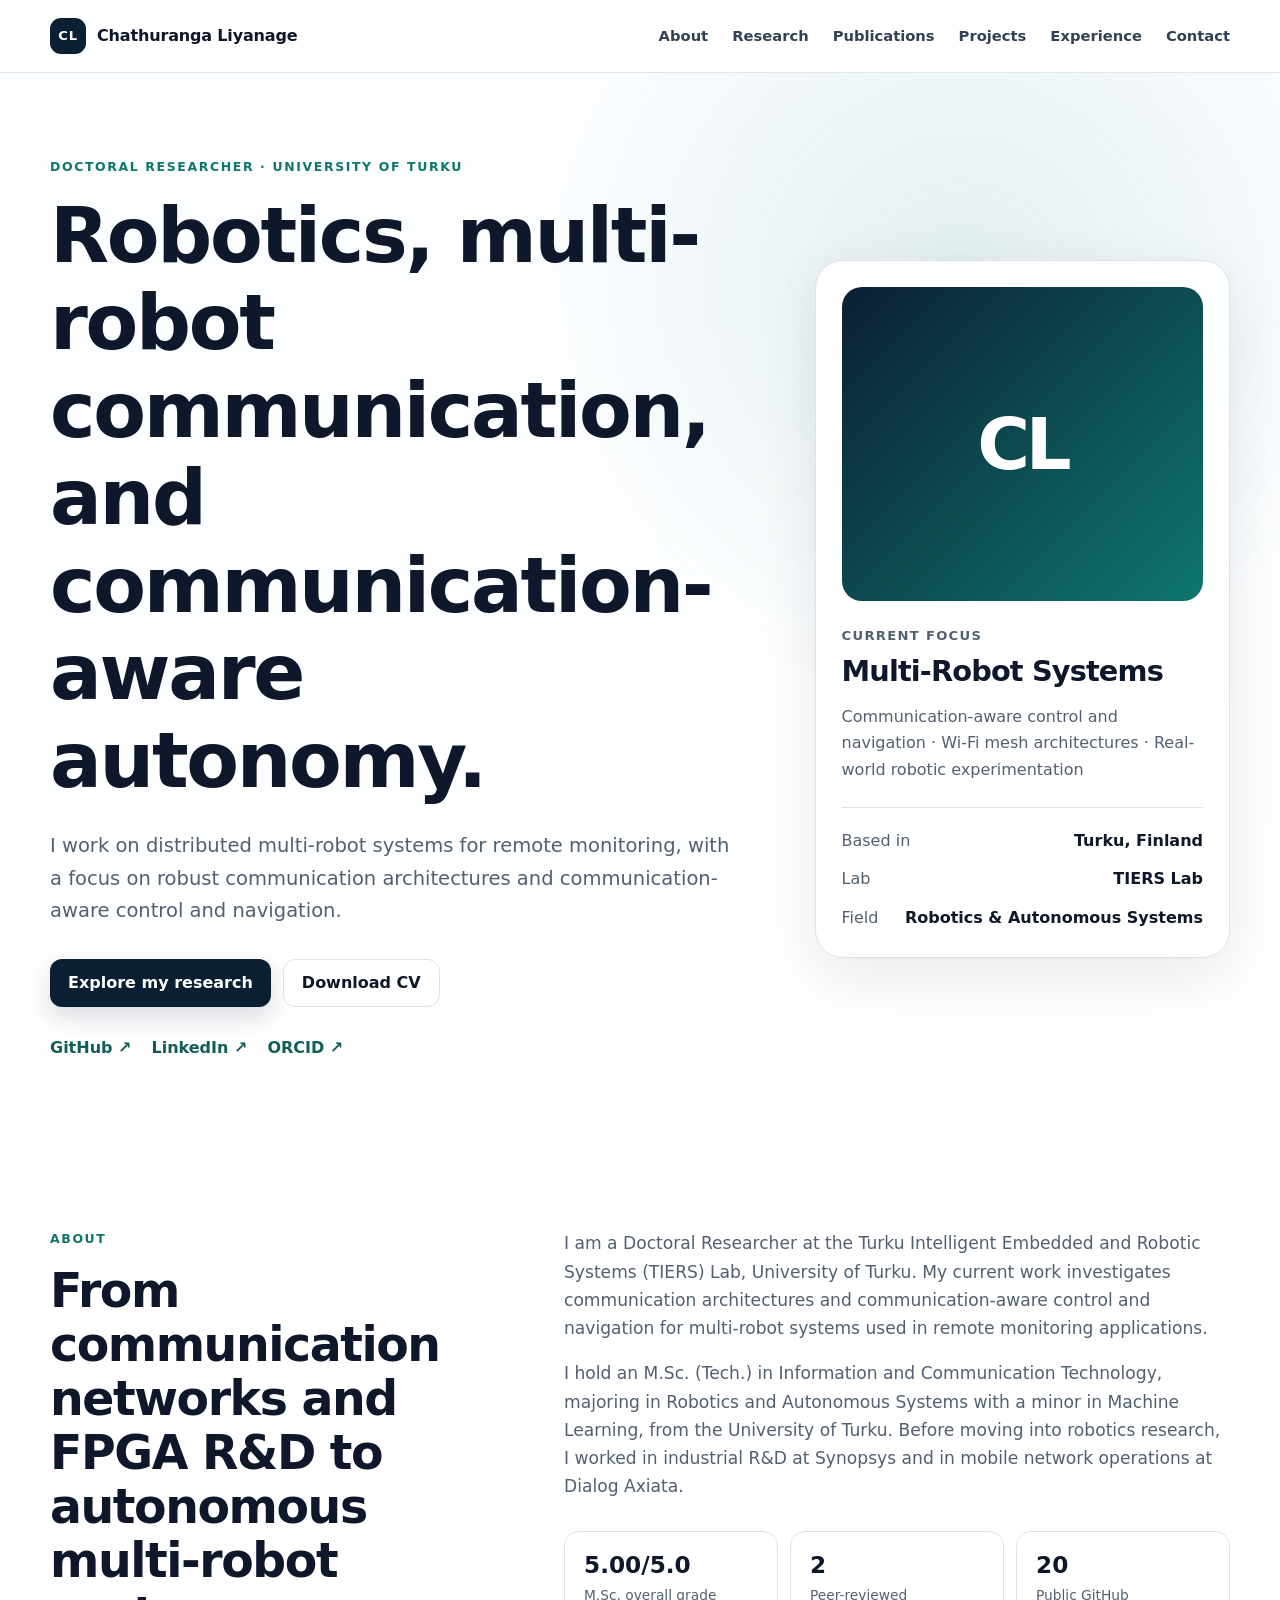
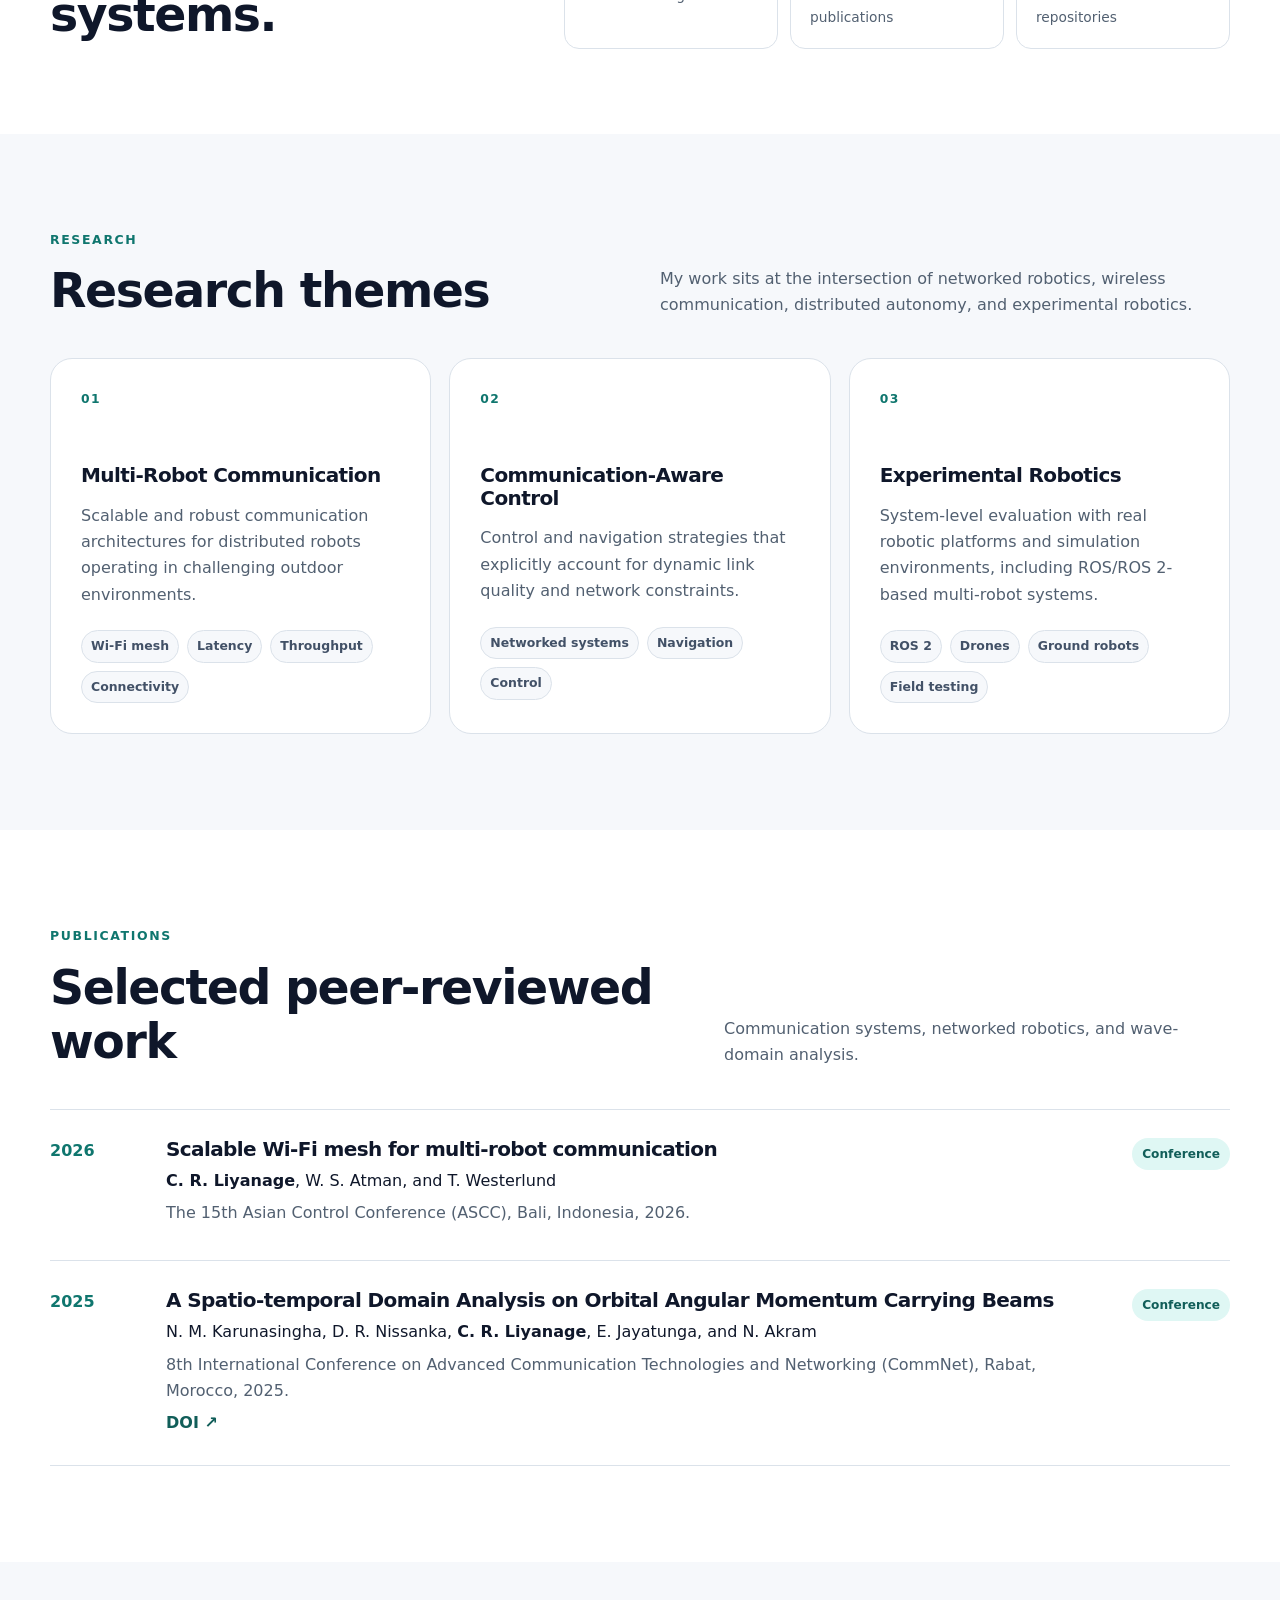
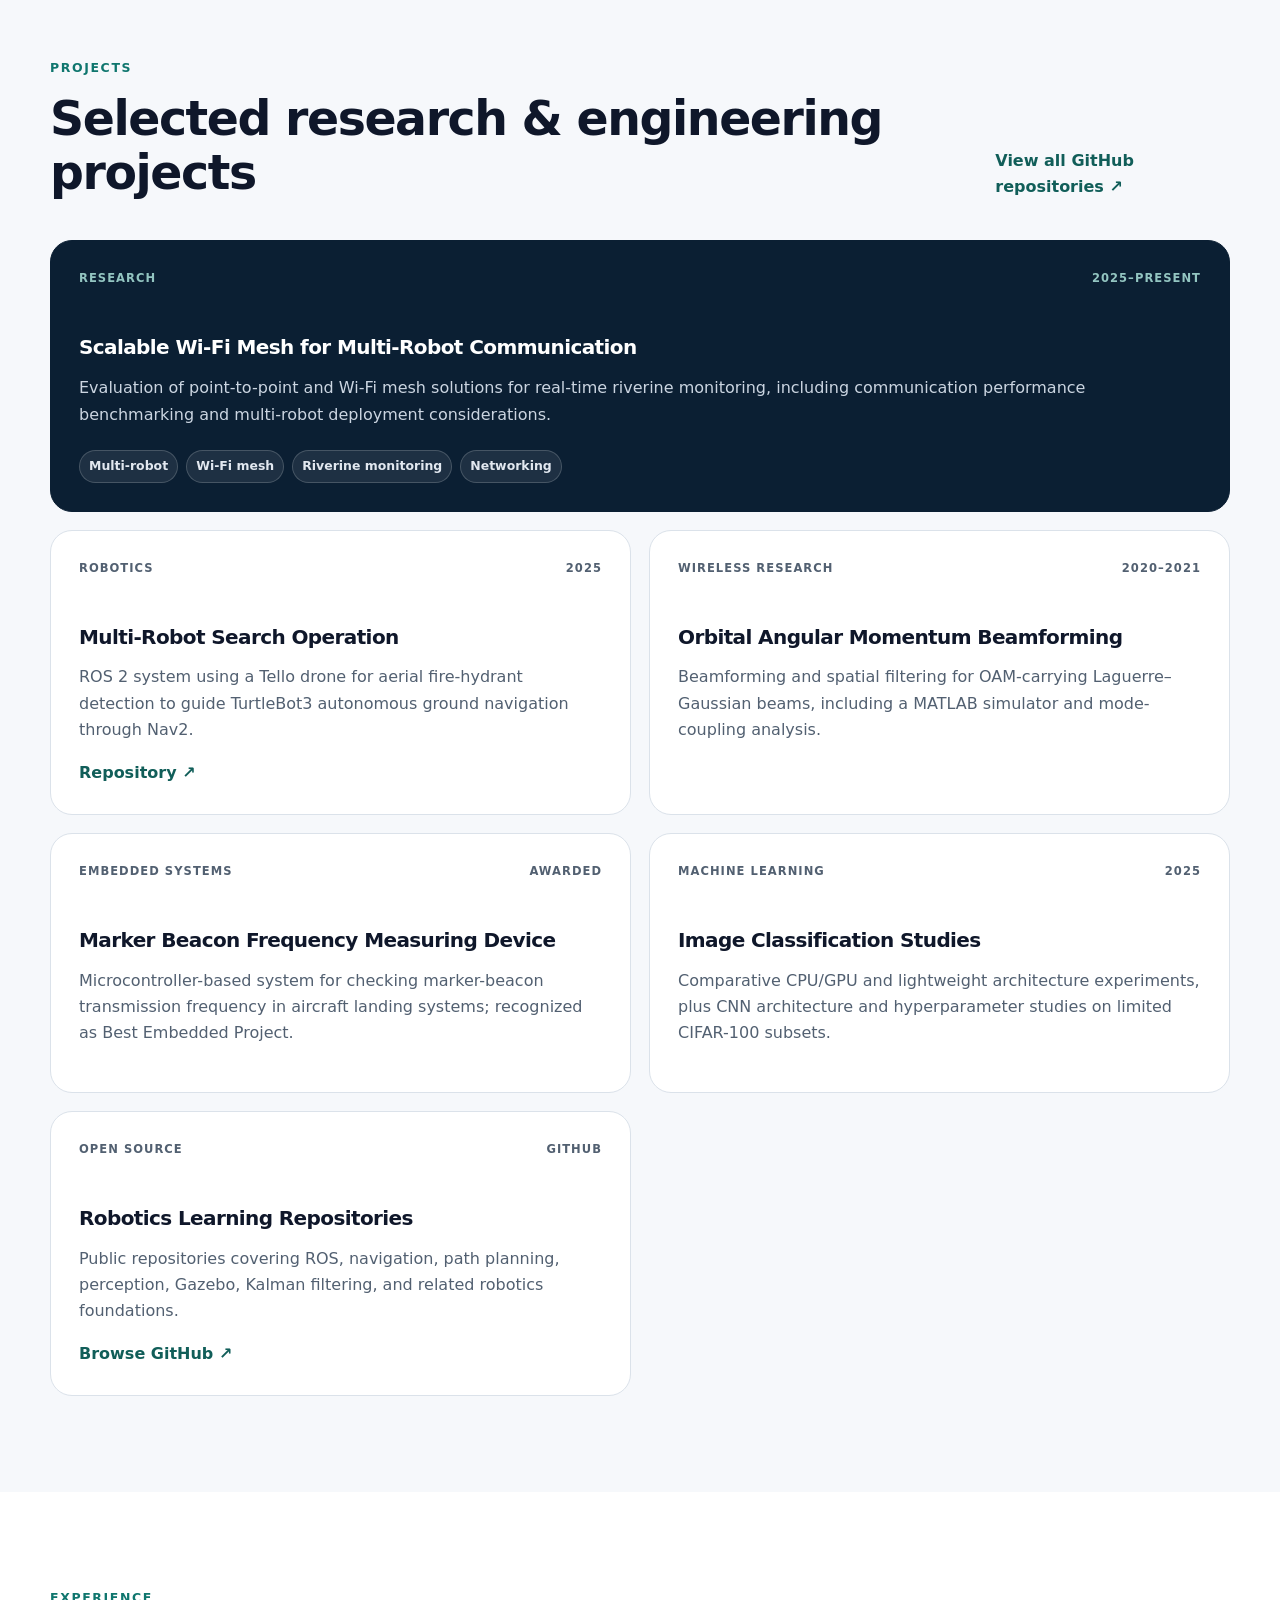
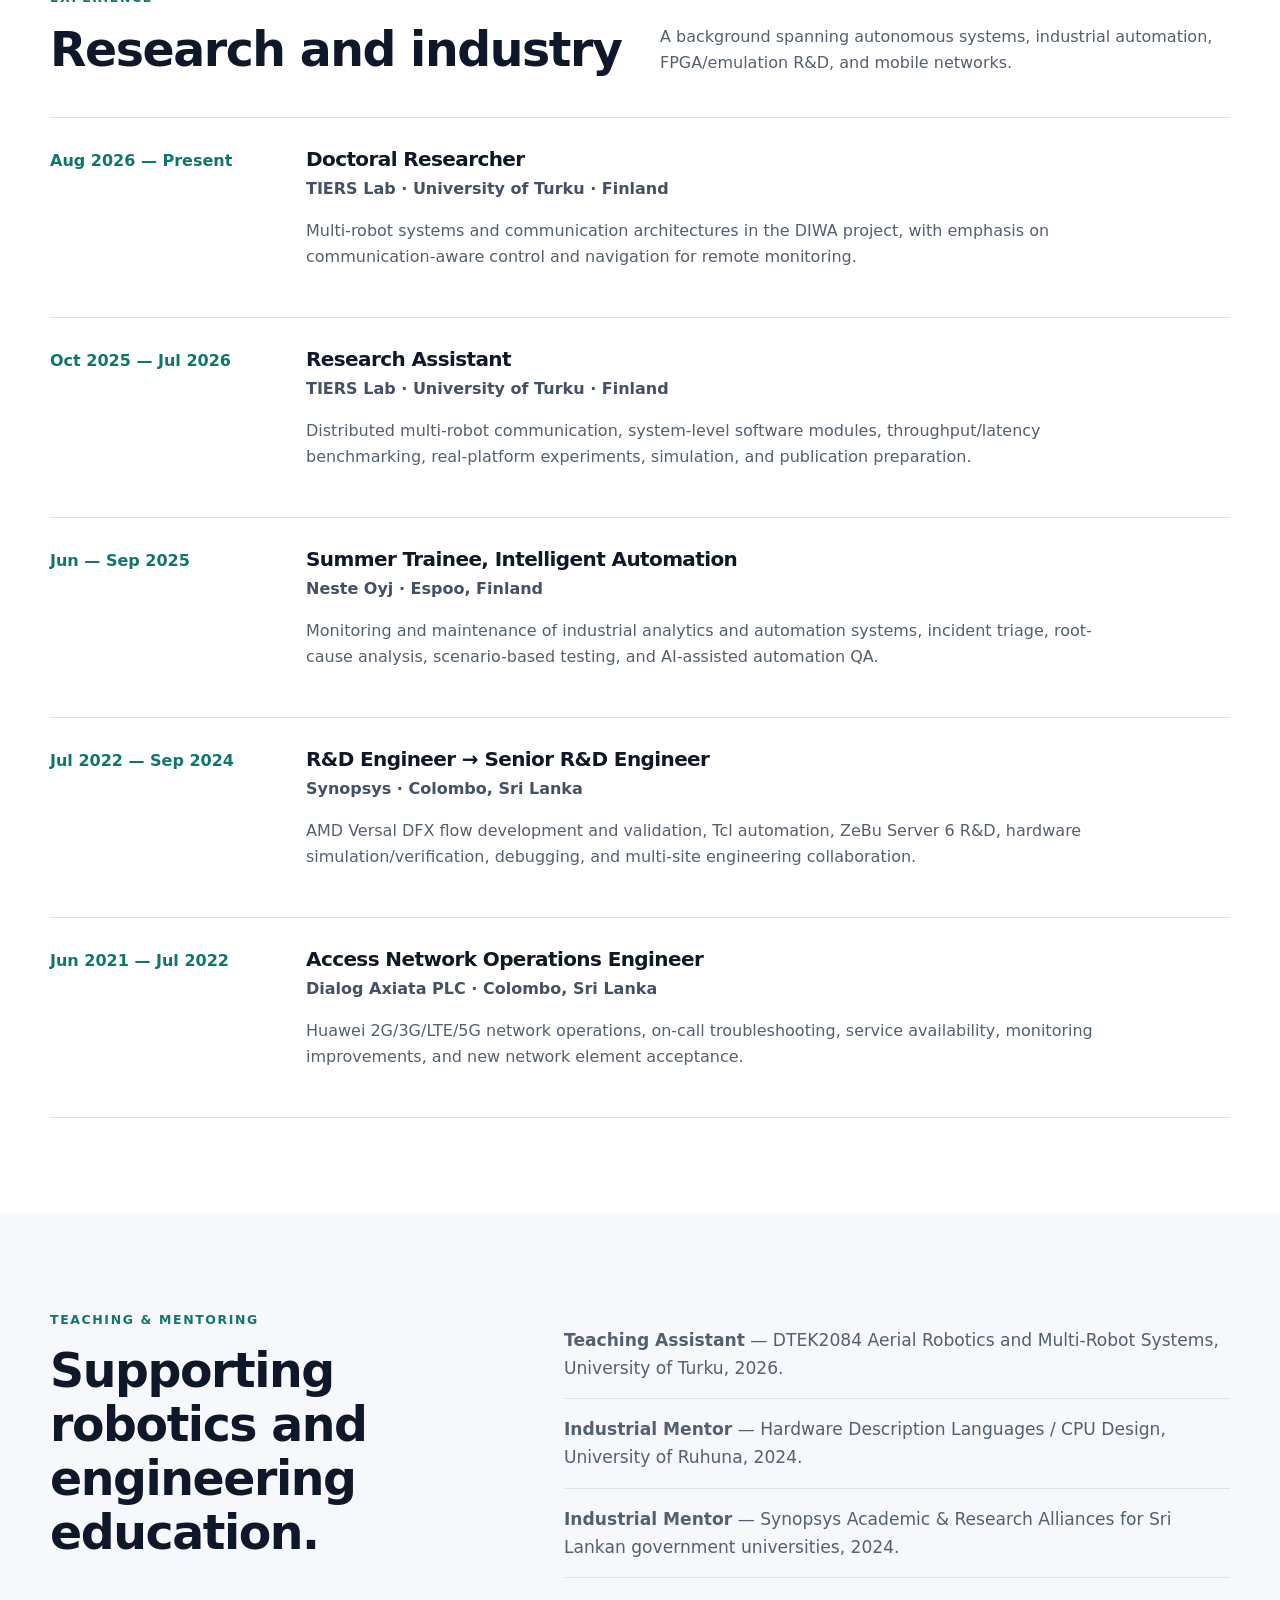
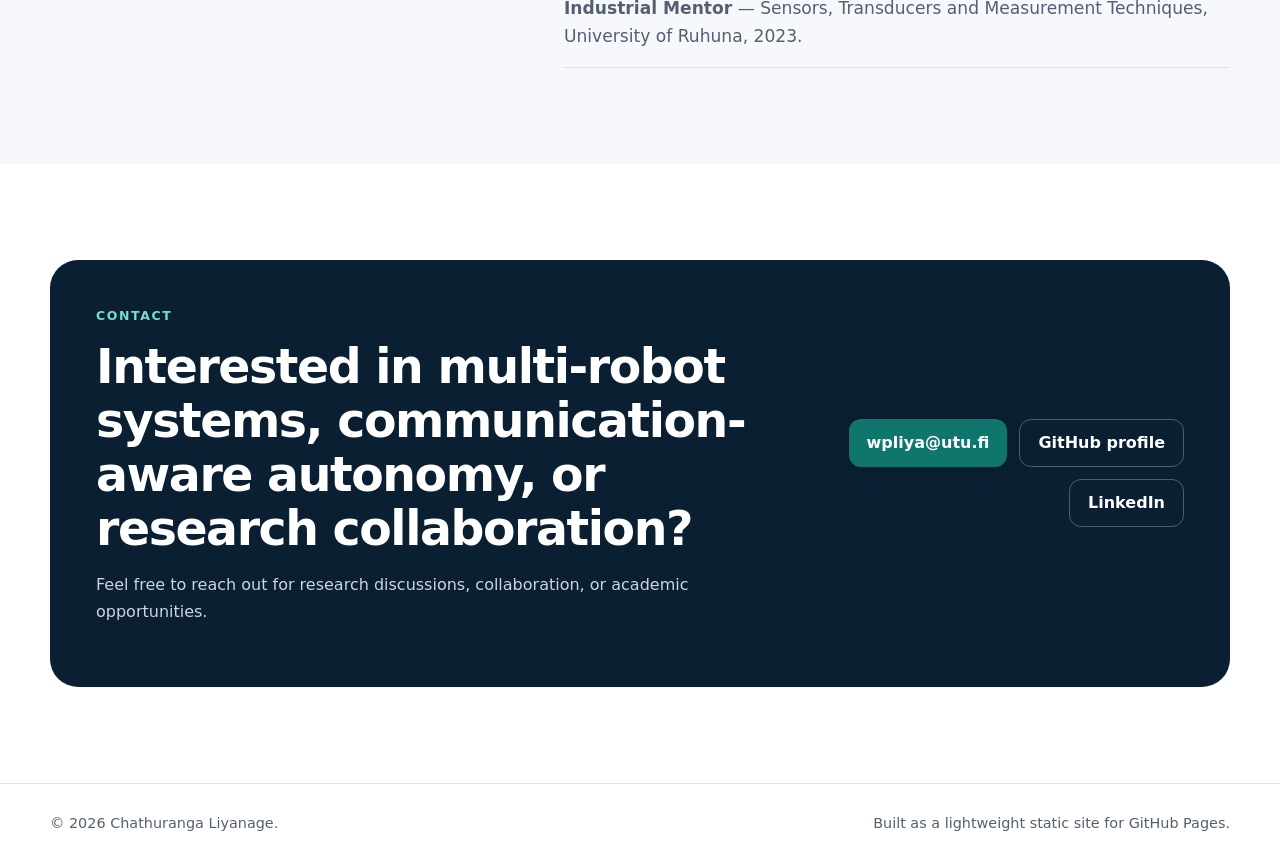
==== index.html @ 7b7367f1 "Add files via upload" ====
<!DOCTYPE html>
<html lang="en">
<head>
  <meta charset="utf-8" />
  <meta name="viewport" content="width=device-width, initial-scale=1" />
  <meta name="description" content="Chathuranga Liyanage — Doctoral Researcher in multi-robot systems, communication-aware control, robotics, and autonomous systems at the University of Turku." />
  <meta name="author" content="Chathuranga Liyanage" />
  <meta name="theme-color" content="#0f172a" />
  <meta property="og:title" content="Chathuranga Liyanage | Robotics & Multi-Robot Systems" />
  <meta property="og:description" content="Research portfolio: multi-robot communication, communication-aware control and navigation, robotics, autonomous systems, and industrial R&D." />
  <meta property="og:type" content="website" />
  <meta property="og:url" content="https://rivimal.github.io/" />
  <title>Chathuranga Liyanage | Robotics & Multi-Robot Systems</title>
  <link rel="icon" href="assets/favicon.svg" type="image/svg+xml" />
  <link rel="stylesheet" href="assets/css/styles.css" />
</head>
<body>
  <a class="skip-link" href="#main">Skip to content</a>

  <header class="site-header" id="top">
    <div class="container nav-wrap">
      <a class="brand" href="#top" aria-label="Chathuranga Liyanage home">
        <span class="brand-mark" aria-hidden="true">CL</span>
        <span>Chathuranga Liyanage</span>
      </a>
      <button class="nav-toggle" aria-expanded="false" aria-controls="site-nav" aria-label="Toggle navigation">
        <span></span><span></span><span></span>
      </button>
      <nav id="site-nav" class="site-nav" aria-label="Primary navigation">
        <a href="#about">About</a>
        <a href="#research">Research</a>
        <a href="#publications">Publications</a>
        <a href="#projects">Projects</a>
        <a href="#experience">Experience</a>
        <a href="#contact">Contact</a>
      </nav>
    </div>
  </header>

  <main id="main">
    <section class="hero section">
      <div class="container hero-grid">
        <div class="hero-copy">
          <p class="eyebrow">Doctoral Researcher · University of Turku</p>
          <h1>Robotics, multi-robot communication, and communication-aware autonomy.</h1>
          <p class="lead">
            I work on distributed multi-robot systems for remote monitoring, with a focus on robust communication architectures and communication-aware control and navigation.
          </p>
          <div class="hero-actions">
            <a class="button primary" href="#research">Explore my research</a>
            <a class="button secondary" href="assets/docs/Chathuranga_Liyanage_CV.pdf">Download CV</a>
          </div>
          <div class="social-links" aria-label="External profiles">
            <a href="https://github.com/rivimal" target="_blank" rel="noreferrer">GitHub ↗</a>
            <a href="https://www.linkedin.com/in/chathuranga-rivimal/" target="_blank" rel="noreferrer">LinkedIn ↗</a>
            <a href="https://orcid.org/0009-0007-3343-3573" target="_blank" rel="noreferrer">ORCID ↗</a>
          </div>
        </div>

        <aside class="hero-card" aria-label="Profile summary">
          <div class="profile-visual" role="img" aria-label="Chathuranga Liyanage profile">
            <img src="https://github.com/rivimal.png" alt="Chathuranga Liyanage" onerror="this.style.display='none'; this.nextElementSibling.style.display='grid';" />
            <span class="profile-fallback" aria-hidden="true">CL</span>
          </div>
          <div>
            <p class="hero-card-kicker">Current focus</p>
            <h2>Multi-Robot Systems</h2>
            <p>Communication-aware control and navigation · Wi-Fi mesh architectures · Real-world robotic experimentation</p>
          </div>
          <dl class="quick-facts">
            <div><dt>Based in</dt><dd>Turku, Finland</dd></div>
            <div><dt>Lab</dt><dd>TIERS Lab</dd></div>
            <div><dt>Field</dt><dd>Robotics & Autonomous Systems</dd></div>
          </dl>
        </aside>
      </div>
    </section>

    <section class="section compact" id="about">
      <div class="container two-col">
        <div>
          <p class="eyebrow">About</p>
          <h2>From communication networks and FPGA R&D to autonomous multi-robot systems.</h2>
        </div>
        <div class="prose">
          <p>
            I am a Doctoral Researcher at the Turku Intelligent Embedded and Robotic Systems (TIERS) Lab, University of Turku. My current work investigates communication architectures and communication-aware control and navigation for multi-robot systems used in remote monitoring applications.
          </p>
          <p>
            I hold an M.Sc. (Tech.) in Information and Communication Technology, majoring in Robotics and Autonomous Systems with a minor in Machine Learning, from the University of Turku. Before moving into robotics research, I worked in industrial R&D at Synopsys and in mobile network operations at Dialog Axiata.
          </p>
          <div class="stats" aria-label="Academic highlights">
            <div><strong>5.00/5.0</strong><span>M.Sc. overall grade</span></div>
            <div><strong>2</strong><span>Peer-reviewed publications</span></div>
            <div><strong>20</strong><span>Public GitHub repositories</span></div>
          </div>
        </div>
      </div>
    </section>

    <section class="section alt" id="research">
      <div class="container">
        <div class="section-heading">
          <div>
            <p class="eyebrow">Research</p>
            <h2>Research themes</h2>
          </div>
          <p>My work sits at the intersection of networked robotics, wireless communication, distributed autonomy, and experimental robotics.</p>
        </div>
        <div class="card-grid three">
          <article class="card">
            <span class="card-number">01</span>
            <h3>Multi-Robot Communication</h3>
            <p>Scalable and robust communication architectures for distributed robots operating in challenging outdoor environments.</p>
            <ul class="tag-list"><li>Wi-Fi mesh</li><li>Latency</li><li>Throughput</li><li>Connectivity</li></ul>
          </article>
          <article class="card">
            <span class="card-number">02</span>
            <h3>Communication-Aware Control</h3>
            <p>Control and navigation strategies that explicitly account for dynamic link quality and network constraints.</p>
            <ul class="tag-list"><li>Networked systems</li><li>Navigation</li><li>Control</li></ul>
          </article>
          <article class="card">
            <span class="card-number">03</span>
            <h3>Experimental Robotics</h3>
            <p>System-level evaluation with real robotic platforms and simulation environments, including ROS/ROS 2-based multi-robot systems.</p>
            <ul class="tag-list"><li>ROS 2</li><li>Drones</li><li>Ground robots</li><li>Field testing</li></ul>
          </article>
        </div>
      </div>
    </section>

    <section class="section" id="publications">
      <div class="container">
        <div class="section-heading">
          <div>
            <p class="eyebrow">Publications</p>
            <h2>Selected peer-reviewed work</h2>
          </div>
          <p>Communication systems, networked robotics, and wave-domain analysis.</p>
        </div>
        <div class="publication-list">
          <article class="publication">
            <div class="pub-year">2026</div>
            <div>
              <h3>Scalable Wi-Fi mesh for multi-robot communication</h3>
              <p><strong>C. R. Liyanage</strong>, W. S. Atman, and T. Westerlund</p>
              <p class="muted">The 15th Asian Control Conference (ASCC), Bali, Indonesia, 2026.</p>
            </div>
            <span class="pub-type">Conference</span>
          </article>
          <article class="publication">
            <div class="pub-year">2025</div>
            <div>
              <h3>A Spatio-temporal Domain Analysis on Orbital Angular Momentum Carrying Beams</h3>
              <p>N. M. Karunasingha, D. R. Nissanka, <strong>C. R. Liyanage</strong>, E. Jayatunga, and N. Akram</p>
              <p class="muted">8th International Conference on Advanced Communication Technologies and Networking (CommNet), Rabat, Morocco, 2025.</p>
              <a class="text-link" href="https://doi.org/10.1109/CommNet68224.2025.11288817" target="_blank" rel="noreferrer">DOI ↗</a>
            </div>
            <span class="pub-type">Conference</span>
          </article>
        </div>
      </div>
    </section>

    <section class="section alt" id="projects">
      <div class="container">
        <div class="section-heading">
          <div>
            <p class="eyebrow">Projects</p>
            <h2>Selected research & engineering projects</h2>
          </div>
          <a class="text-link" href="https://github.com/rivimal?tab=repositories" target="_blank" rel="noreferrer">View all GitHub repositories ↗</a>
        </div>
        <div class="project-grid">
          <article class="project-card featured">
            <div class="project-meta"><span>Research</span><span>2025–present</span></div>
            <h3>Scalable Wi-Fi Mesh for Multi-Robot Communication</h3>
            <p>Evaluation of point-to-point and Wi-Fi mesh solutions for real-time riverine monitoring, including communication performance benchmarking and multi-robot deployment considerations.</p>
            <ul class="tag-list"><li>Multi-robot</li><li>Wi-Fi mesh</li><li>Riverine monitoring</li><li>Networking</li></ul>
          </article>
          <article class="project-card">
            <div class="project-meta"><span>Robotics</span><span>2025</span></div>
            <h3>Multi-Robot Search Operation</h3>
            <p>ROS 2 system using a Tello drone for aerial fire-hydrant detection to guide TurtleBot3 autonomous ground navigation through Nav2.</p>
            <a class="text-link" href="https://github.com/rivimal/drone_project" target="_blank" rel="noreferrer">Repository ↗</a>
          </article>
          <article class="project-card">
            <div class="project-meta"><span>Wireless research</span><span>2020–2021</span></div>
            <h3>Orbital Angular Momentum Beamforming</h3>
            <p>Beamforming and spatial filtering for OAM-carrying Laguerre–Gaussian beams, including a MATLAB simulator and mode-coupling analysis.</p>
          </article>
          <article class="project-card">
            <div class="project-meta"><span>Embedded systems</span><span>Awarded</span></div>
            <h3>Marker Beacon Frequency Measuring Device</h3>
            <p>Microcontroller-based system for checking marker-beacon transmission frequency in aircraft landing systems; recognized as Best Embedded Project.</p>
          </article>
          <article class="project-card">
            <div class="project-meta"><span>Machine learning</span><span>2025</span></div>
            <h3>Image Classification Studies</h3>
            <p>Comparative CPU/GPU and lightweight architecture experiments, plus CNN architecture and hyperparameter studies on limited CIFAR-100 subsets.</p>
          </article>
          <article class="project-card">
            <div class="project-meta"><span>Open source</span><span>GitHub</span></div>
            <h3>Robotics Learning Repositories</h3>
            <p>Public repositories covering ROS, navigation, path planning, perception, Gazebo, Kalman filtering, and related robotics foundations.</p>
            <a class="text-link" href="https://github.com/rivimal" target="_blank" rel="noreferrer">Browse GitHub ↗</a>
          </article>
        </div>
      </div>
    </section>

    <section class="section" id="experience">
      <div class="container">
        <div class="section-heading">
          <div>
            <p class="eyebrow">Experience</p>
            <h2>Research and industry</h2>
          </div>
          <p>A background spanning autonomous systems, industrial automation, FPGA/emulation R&D, and mobile networks.</p>
        </div>
        <div class="timeline">
          <article class="timeline-item">
            <div class="timeline-date">Aug 2026 — Present</div>
            <div>
              <h3>Doctoral Researcher</h3>
              <p class="role-org">TIERS Lab · University of Turku · Finland</p>
              <p>Multi-robot systems and communication architectures in the DIWA project, with emphasis on communication-aware control and navigation for remote monitoring.</p>
            </div>
          </article>
          <article class="timeline-item">
            <div class="timeline-date">Oct 2025 — Jul 2026</div>
            <div>
              <h3>Research Assistant</h3>
              <p class="role-org">TIERS Lab · University of Turku · Finland</p>
              <p>Distributed multi-robot communication, system-level software modules, throughput/latency benchmarking, real-platform experiments, simulation, and publication preparation.</p>
            </div>
          </article>
          <article class="timeline-item">
            <div class="timeline-date">Jun — Sep 2025</div>
            <div>
              <h3>Summer Trainee, Intelligent Automation</h3>
              <p class="role-org">Neste Oyj · Espoo, Finland</p>
              <p>Monitoring and maintenance of industrial analytics and automation systems, incident triage, root-cause analysis, scenario-based testing, and AI-assisted automation QA.</p>
            </div>
          </article>
          <article class="timeline-item">
            <div class="timeline-date">Jul 2022 — Sep 2024</div>
            <div>
              <h3>R&D Engineer → Senior R&D Engineer</h3>
              <p class="role-org">Synopsys · Colombo, Sri Lanka</p>
              <p>AMD Versal DFX flow development and validation, Tcl automation, ZeBu Server 6 R&D, hardware simulation/verification, debugging, and multi-site engineering collaboration.</p>
            </div>
          </article>
          <article class="timeline-item">
            <div class="timeline-date">Jun 2021 — Jul 2022</div>
            <div>
              <h3>Access Network Operations Engineer</h3>
              <p class="role-org">Dialog Axiata PLC · Colombo, Sri Lanka</p>
              <p>Huawei 2G/3G/LTE/5G network operations, on-call troubleshooting, service availability, monitoring improvements, and new network element acceptance.</p>
            </div>
          </article>
        </div>
      </div>
    </section>

    <section class="section alt" id="teaching">
      <div class="container two-col">
        <div>
          <p class="eyebrow">Teaching & mentoring</p>
          <h2>Supporting robotics and engineering education.</h2>
        </div>
        <div class="prose list-prose">
          <p><strong>Teaching Assistant</strong> — DTEK2084 Aerial Robotics and Multi-Robot Systems, University of Turku, 2026.</p>
          <p><strong>Industrial Mentor</strong> — Hardware Description Languages / CPU Design, University of Ruhuna, 2024.</p>
          <p><strong>Industrial Mentor</strong> — Synopsys Academic & Research Alliances for Sri Lankan government universities, 2024.</p>
          <p><strong>Industrial Mentor</strong> — Sensors, Transducers and Measurement Techniques, University of Ruhuna, 2023.</p>
        </div>
      </div>
    </section>

    <section class="section" id="contact">
      <div class="container contact-panel">
        <div>
          <p class="eyebrow">Contact</p>
          <h2>Interested in multi-robot systems, communication-aware autonomy, or research collaboration?</h2>
          <p>Feel free to reach out for research discussions, collaboration, or academic opportunities.</p>
        </div>
        <div class="contact-actions">
          <a class="button primary" href="mailto:wpliya@utu.fi">wpliya@utu.fi</a>
          <a class="button secondary" href="https://github.com/rivimal" target="_blank" rel="noreferrer">GitHub profile</a>
          <a class="button secondary" href="https://www.linkedin.com/in/chathuranga-rivimal/" target="_blank" rel="noreferrer">LinkedIn</a>
        </div>
      </div>
    </section>
  </main>

  <footer class="site-footer">
    <div class="container footer-inner">
      <p>© <span id="year"></span> Chathuranga Liyanage.</p>
      <p>Built as a lightweight static site for GitHub Pages.</p>
    </div>
  </footer>

  <script src="assets/js/main.js"></script>
</body>
</html>
---- assets/css/styles.css ----
:root {
  --bg: #ffffff;
  --surface: #f6f8fb;
  --surface-2: #eef2f7;
  --text: #0f172a;
  --muted: #526071;
  --line: #dbe2ea;
  --accent: #0f766e;
  --accent-dark: #115e59;
  --accent-soft: #dff7f4;
  --navy: #0b1f33;
  --white: #ffffff;
  --shadow: 0 18px 60px rgba(15, 23, 42, .09);
  --radius: 22px;
  --container: 1180px;
}

* { box-sizing: border-box; }
html { scroll-behavior: smooth; }
body {
  margin: 0;
  font-family: Inter, ui-sans-serif, system-ui, -apple-system, BlinkMacSystemFont, "Segoe UI", sans-serif;
  color: var(--text);
  background: var(--bg);
  line-height: 1.65;
  -webkit-font-smoothing: antialiased;
}
img { max-width: 100%; display: block; }
a { color: inherit; }
.container { width: min(var(--container), calc(100% - 40px)); margin-inline: auto; }
.section { padding: 96px 0; scroll-margin-top: 84px; }
.section.compact { padding: 72px 0; }
.section.alt { background: var(--surface); }

.skip-link {
  position: fixed;
  z-index: 999;
  left: 16px;
  top: 12px;
  transform: translateY(-150%);
  padding: 10px 14px;
  background: var(--navy);
  color: white;
  border-radius: 8px;
}
.skip-link:focus { transform: translateY(0); }

.site-header {
  position: sticky;
  top: 0;
  z-index: 50;
  background: rgba(255,255,255,.88);
  backdrop-filter: blur(14px);
  border-bottom: 1px solid rgba(219,226,234,.8);
}
.nav-wrap {
  min-height: 72px;
  display: flex;
  align-items: center;
  justify-content: space-between;
  gap: 24px;
}
.brand {
  display: inline-flex;
  align-items: center;
  gap: 11px;
  text-decoration: none;
  font-weight: 750;
  letter-spacing: -.01em;
}
.brand-mark {
  width: 36px;
  height: 36px;
  border-radius: 11px;
  display: grid;
  place-items: center;
  background: var(--navy);
  color: white;
  font-size: .82rem;
  letter-spacing: .06em;
}
.site-nav { display: flex; align-items: center; gap: 24px; }
.site-nav a {
  text-decoration: none;
  color: #334155;
  font-weight: 600;
  font-size: .92rem;
}
.site-nav a:hover, .site-nav a:focus-visible { color: var(--accent); }
.nav-toggle { display: none; }

.hero {
  padding-top: 84px;
  background:
    radial-gradient(circle at 75% 20%, rgba(15,118,110,.11), transparent 26rem),
    linear-gradient(180deg, #fbfdff 0%, #ffffff 100%);
}
.hero-grid {
  display: grid;
  grid-template-columns: 1.25fr .75fr;
  gap: 72px;
  align-items: center;
}
.eyebrow {
  margin: 0 0 14px;
  font-size: .78rem;
  text-transform: uppercase;
  letter-spacing: .13em;
  font-weight: 800;
  color: var(--accent);
}
h1, h2, h3 { line-height: 1.14; margin-top: 0; letter-spacing: -.03em; }
h1 { font-size: clamp(2.8rem, 6vw, 5.4rem); margin-bottom: 26px; max-width: 980px; }
h2 { font-size: clamp(2rem, 3.7vw, 3.2rem); margin-bottom: 20px; }
h3 { font-size: 1.25rem; margin-bottom: 12px; }
.lead { font-size: 1.22rem; color: var(--muted); max-width: 760px; margin: 0 0 32px; }
.hero-actions, .contact-actions { display: flex; flex-wrap: wrap; gap: 12px; }
.button {
  display: inline-flex;
  align-items: center;
  justify-content: center;
  min-height: 48px;
  padding: 0 18px;
  border-radius: 12px;
  text-decoration: none;
  font-weight: 750;
  transition: transform .18s ease, box-shadow .18s ease, background .18s ease;
}
.button:hover { transform: translateY(-2px); }
.button.primary { background: var(--navy); color: white; box-shadow: 0 10px 25px rgba(11,31,51,.16); }
.button.primary:hover { background: #132e49; }
.button.secondary { background: white; border: 1px solid var(--line); color: var(--text); }
.button.secondary:hover { box-shadow: 0 8px 22px rgba(15,23,42,.07); }
.social-links { display: flex; flex-wrap: wrap; gap: 20px; margin-top: 28px; }
.social-links a, .text-link { color: var(--accent-dark); text-decoration: none; font-weight: 750; }
.social-links a:hover, .text-link:hover { text-decoration: underline; }

.hero-card {
  background: rgba(255,255,255,.95);
  border: 1px solid var(--line);
  border-radius: 28px;
  padding: 26px;
  box-shadow: var(--shadow);
}
.profile-visual {
  aspect-ratio: 1.15;
  border-radius: 20px;
  overflow: hidden;
  background: linear-gradient(135deg, var(--navy), var(--accent));
  margin-bottom: 24px;
  position: relative;
}
.profile-visual img { width: 100%; height: 100%; object-fit: cover; object-position: center; }
.profile-fallback { display: none; width: 100%; height: 100%; place-items: center; color: white; font-size: 4.5rem; font-weight: 800; letter-spacing: -.06em; }
.hero-card-kicker { margin: 0 0 8px; font-weight: 800; color: var(--accent); font-size: .82rem; text-transform: uppercase; letter-spacing: .1em; }
.hero-card h2 { font-size: 1.8rem; margin-bottom: 10px; }
.hero-card p { color: var(--muted); }
.quick-facts { margin: 24px 0 0; padding-top: 20px; border-top: 1px solid var(--line); display: grid; gap: 12px; }
.quick-facts div { display: flex; justify-content: space-between; gap: 16px; }
.quick-facts dt { color: var(--muted); }
.quick-facts dd { margin: 0; font-weight: 700; text-align: right; }

.two-col { display: grid; grid-template-columns: .8fr 1.2fr; gap: 70px; align-items: start; }
.prose { color: var(--muted); font-size: 1.07rem; }
.prose p:first-child { margin-top: 0; }
.stats { display: grid; grid-template-columns: repeat(3, 1fr); gap: 12px; margin-top: 30px; }
.stats div { padding: 19px; border: 1px solid var(--line); border-radius: 15px; background: white; }
.stats strong { display: block; font-size: 1.45rem; color: var(--text); line-height: 1.2; }
.stats span { display: block; color: var(--muted); font-size: .86rem; margin-top: 5px; }

.section-heading {
  display: flex;
  justify-content: space-between;
  align-items: end;
  gap: 36px;
  margin-bottom: 40px;
}
.section-heading h2 { margin-bottom: 0; }
.section-heading > p { max-width: 570px; margin: 0; color: var(--muted); }
.card-grid.three { display: grid; grid-template-columns: repeat(3, 1fr); gap: 18px; }
.card {
  position: relative;
  min-height: 310px;
  background: white;
  border: 1px solid var(--line);
  border-radius: var(--radius);
  padding: 30px;
}
.card-number { display: block; font-size: .77rem; font-weight: 850; color: var(--accent); letter-spacing: .12em; margin-bottom: 54px; }
.card p { color: var(--muted); }
.tag-list { display: flex; flex-wrap: wrap; gap: 8px; list-style: none; padding: 0; margin: 22px 0 0; }
.tag-list li { border: 1px solid var(--line); background: var(--surface); color: #425167; padding: 5px 9px; border-radius: 999px; font-size: .78rem; font-weight: 650; }

.publication-list { border-top: 1px solid var(--line); }
.publication {
  display: grid;
  grid-template-columns: 90px 1fr auto;
  gap: 26px;
  padding: 28px 0;
  border-bottom: 1px solid var(--line);
  align-items: start;
}
.pub-year { font-weight: 850; color: var(--accent); }
.publication h3 { margin-bottom: 7px; }
.publication p { margin: 6px 0; }
.muted { color: var(--muted); }
.pub-type { padding: 6px 10px; background: var(--accent-soft); color: var(--accent-dark); border-radius: 999px; font-size: .76rem; font-weight: 800; white-space: nowrap; }

.project-grid { display: grid; grid-template-columns: repeat(2, 1fr); gap: 18px; }
.project-card {
  border: 1px solid var(--line);
  background: white;
  border-radius: var(--radius);
  padding: 28px;
  min-height: 260px;
}
.project-card.featured { grid-column: 1 / -1; background: var(--navy); color: white; border-color: var(--navy); }
.project-card.featured p { color: #cbd5e1; }
.project-card.featured .tag-list li { background: rgba(255,255,255,.08); color: #e2e8f0; border-color: rgba(255,255,255,.18); }
.project-meta { display: flex; justify-content: space-between; gap: 12px; color: var(--muted); text-transform: uppercase; letter-spacing: .09em; font-size: .72rem; font-weight: 800; margin-bottom: 48px; }
.project-card.featured .project-meta { color: #93c5c1; }
.project-card p { color: var(--muted); }

.timeline { position: relative; border-top: 1px solid var(--line); }
.timeline-item {
  display: grid;
  grid-template-columns: 220px 1fr;
  gap: 36px;
  padding: 30px 0;
  border-bottom: 1px solid var(--line);
}
.timeline-date { color: var(--accent); font-weight: 800; }
.timeline-item h3 { margin-bottom: 5px; }
.role-org { font-weight: 700; color: #425167; margin-top: 0; }
.timeline-item div:last-child > p:last-child { color: var(--muted); max-width: 800px; }
.list-prose p { padding: 16px 0; border-bottom: 1px solid var(--line); margin: 0; }

.contact-panel {
  padding: 46px;
  border-radius: 28px;
  background: var(--navy);
  color: white;
  display: grid;
  grid-template-columns: 1.3fr .7fr;
  gap: 50px;
  align-items: center;
}
.contact-panel .eyebrow { color: #72ddd3; }
.contact-panel h2 { margin-bottom: 14px; }
.contact-panel p { color: #cbd5e1; }
.contact-panel .button.primary { background: var(--accent); }
.contact-panel .button.secondary { background: transparent; color: white; border-color: rgba(255,255,255,.28); }
.contact-actions { justify-content: flex-end; }

.site-footer { border-top: 1px solid var(--line); padding: 28px 0; color: var(--muted); font-size: .9rem; }
.footer-inner { display: flex; justify-content: space-between; gap: 24px; }
.footer-inner p { margin: 0; }

@media (max-width: 980px) {
  .hero-grid, .two-col, .contact-panel { grid-template-columns: 1fr; }
  .hero-grid { gap: 44px; }
  .hero-card { max-width: 600px; }
  .card-grid.three { grid-template-columns: 1fr; }
  .card { min-height: auto; }
  .card-number { margin-bottom: 30px; }
  .section-heading { align-items: start; flex-direction: column; }
  .contact-actions { justify-content: flex-start; }
}

@media (max-width: 760px) {
  .container { width: min(100% - 28px, var(--container)); }
  .section { padding: 72px 0; }
  .section.compact { padding: 58px 0; }
  .hero { padding-top: 58px; }
  h1 { font-size: clamp(2.5rem, 13vw, 4.2rem); }
  h2 { font-size: clamp(1.9rem, 8.5vw, 2.7rem); }
  .lead { font-size: 1.07rem; }
  .nav-toggle {
    width: 42px;
    height: 42px;
    border: 1px solid var(--line);
    background: white;
    border-radius: 10px;
    display: grid;
    align-content: center;
    gap: 4px;
    padding: 10px;
  }
  .nav-toggle span { display: block; height: 2px; background: var(--text); border-radius: 2px; }
  .site-nav {
    display: none;
    position: absolute;
    top: 72px;
    left: 14px;
    right: 14px;
    flex-direction: column;
    align-items: stretch;
    gap: 0;
    padding: 10px;
    background: white;
    border: 1px solid var(--line);
    border-radius: 14px;
    box-shadow: var(--shadow);
  }
  .site-nav.open { display: flex; }
  .site-nav a { padding: 12px; border-radius: 8px; }
  .site-nav a:hover { background: var(--surface); }
  .stats { grid-template-columns: 1fr; }
  .project-grid { grid-template-columns: 1fr; }
  .project-card.featured { grid-column: auto; }
  .publication { grid-template-columns: 1fr; gap: 8px; }
  .pub-type { justify-self: start; }
  .timeline-item { grid-template-columns: 1fr; gap: 8px; }
  .contact-panel { padding: 30px 24px; }
  .footer-inner { flex-direction: column; gap: 6px; }
}

@media (prefers-reduced-motion: reduce) {
  html { scroll-behavior: auto; }
  *, *::before, *::after { transition: none !important; }
}
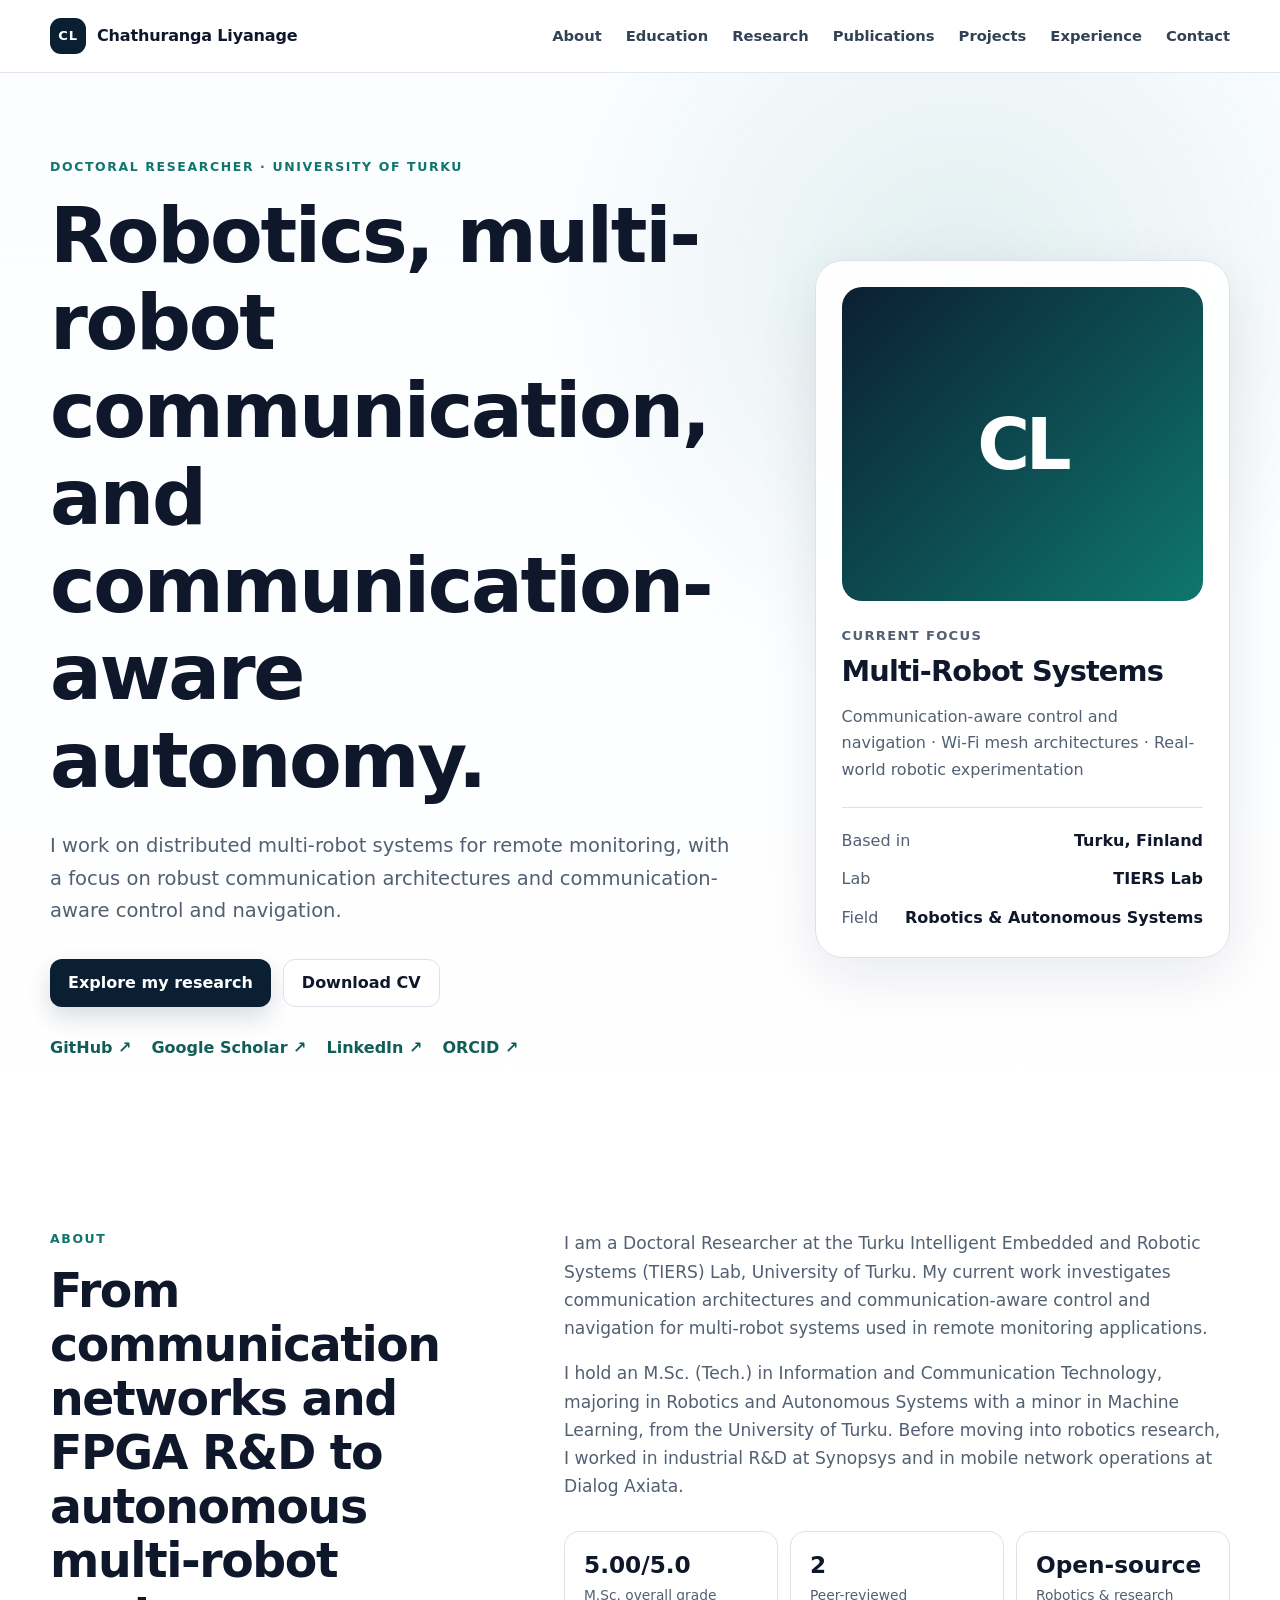
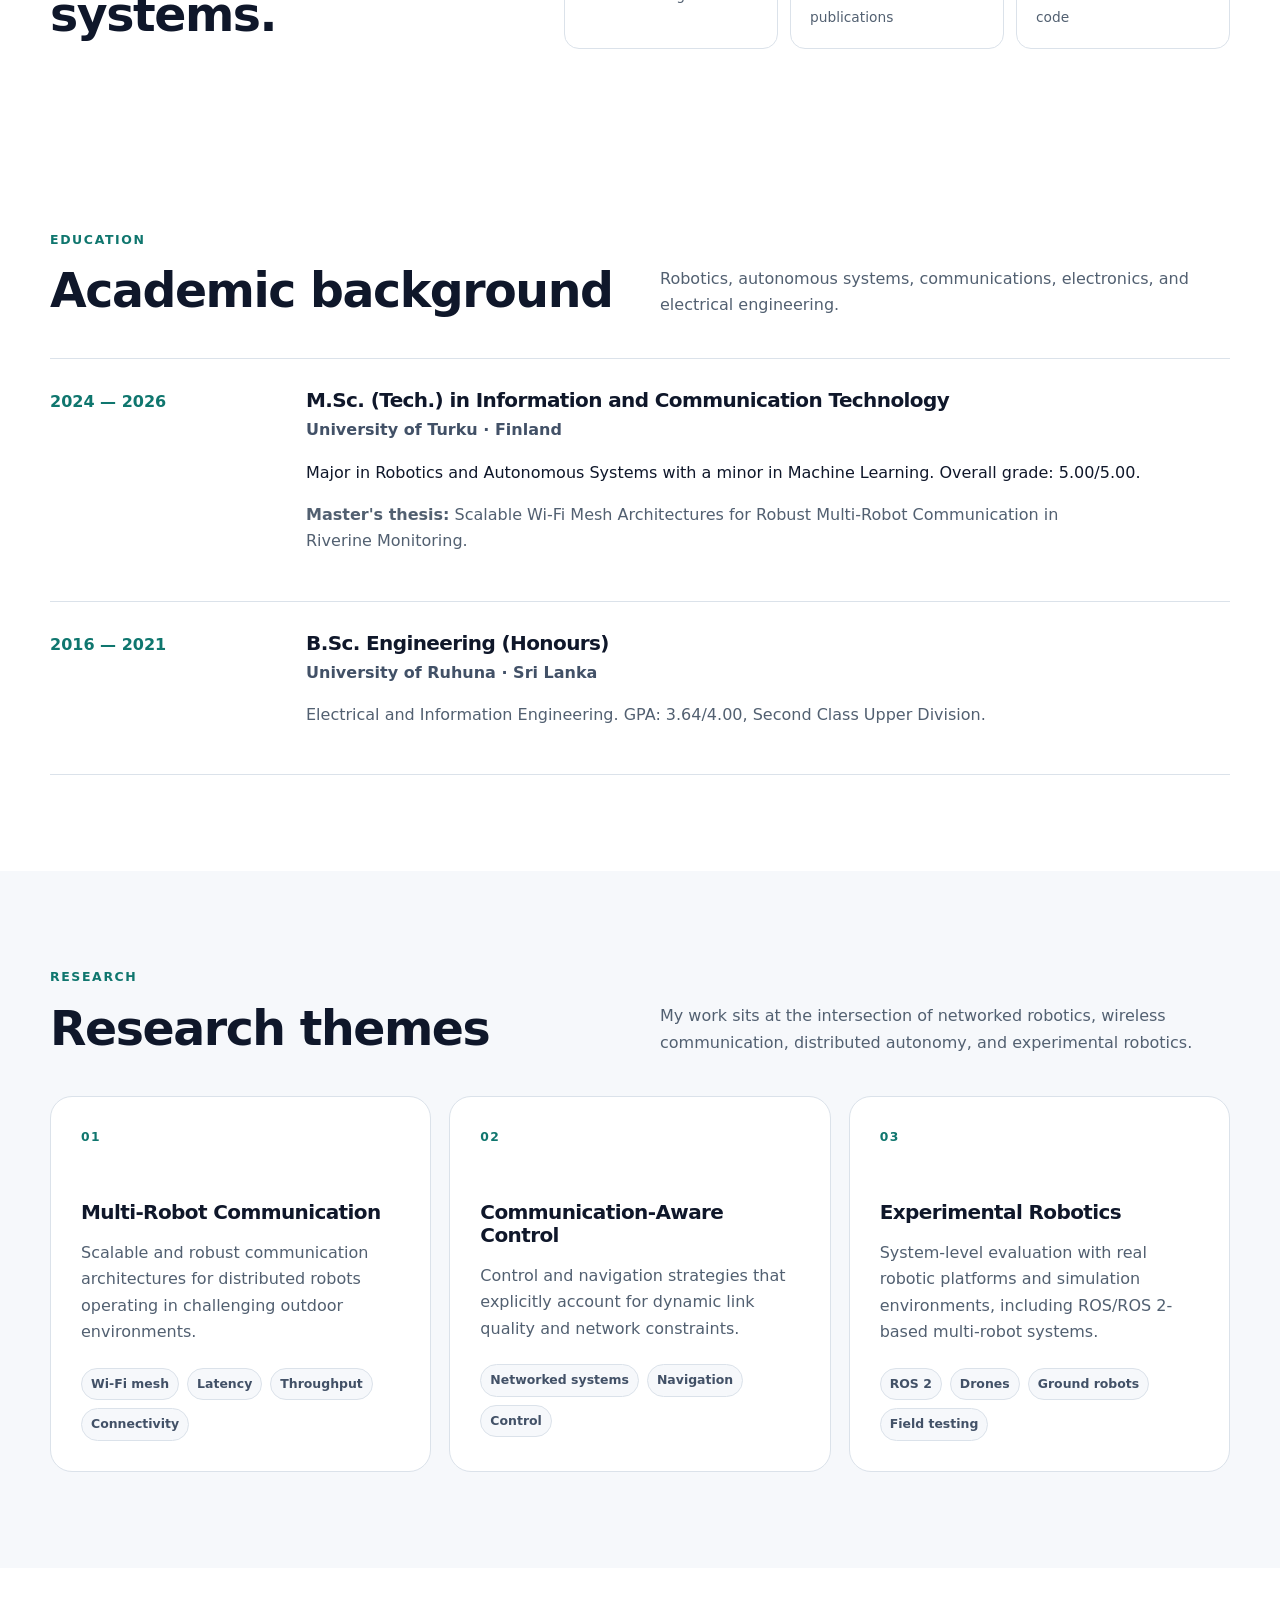
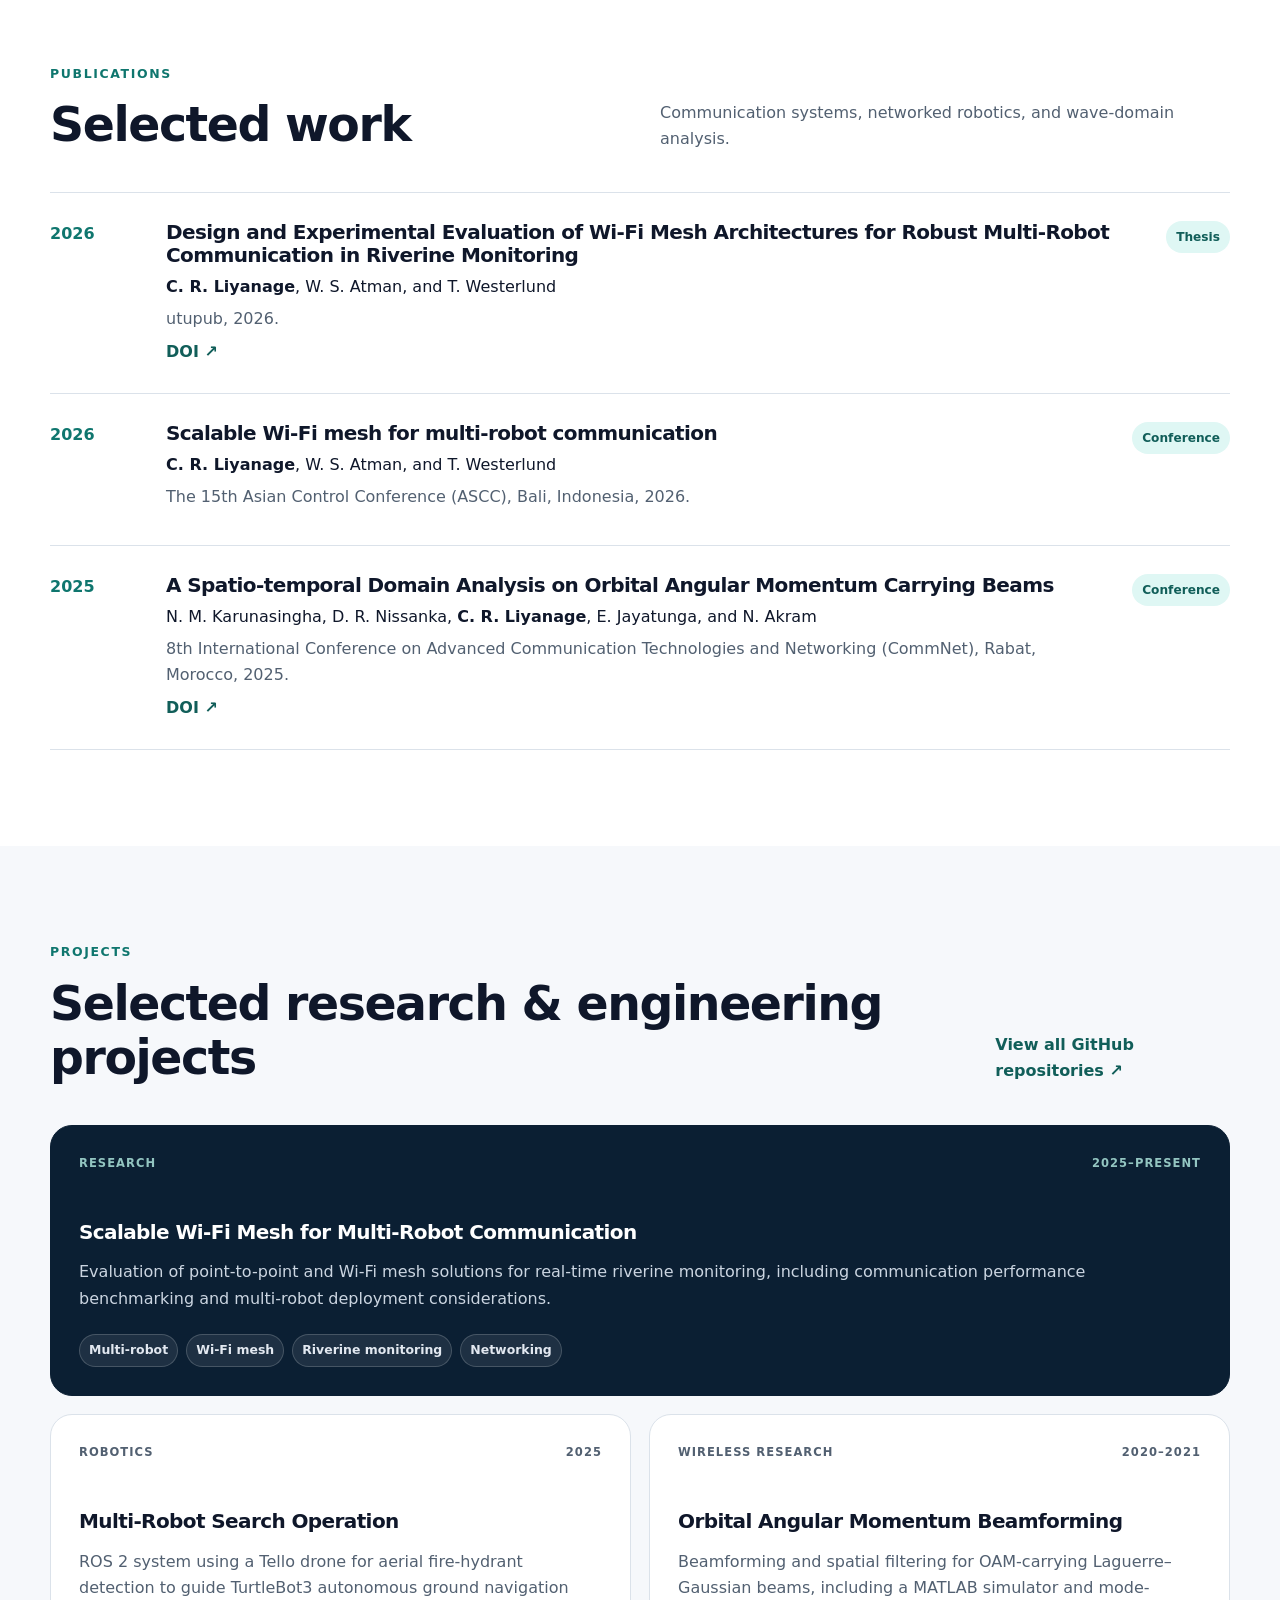
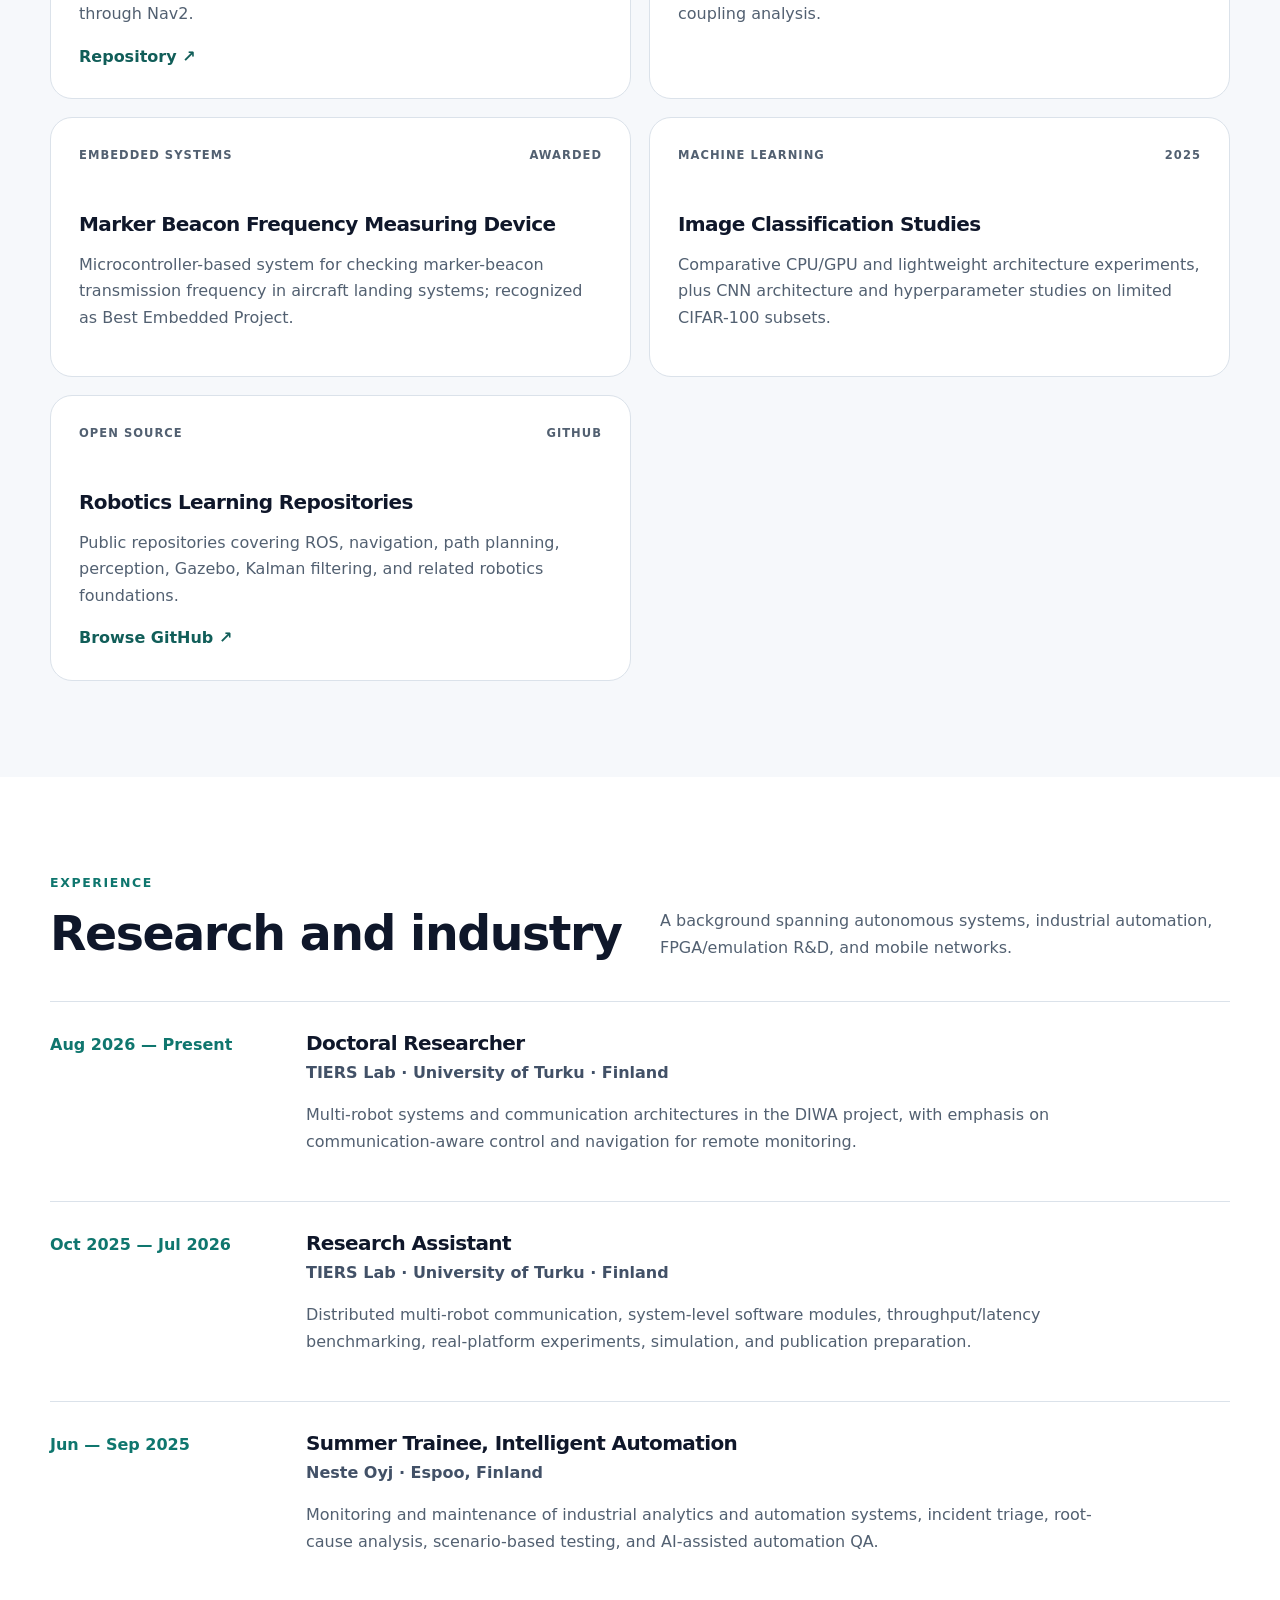
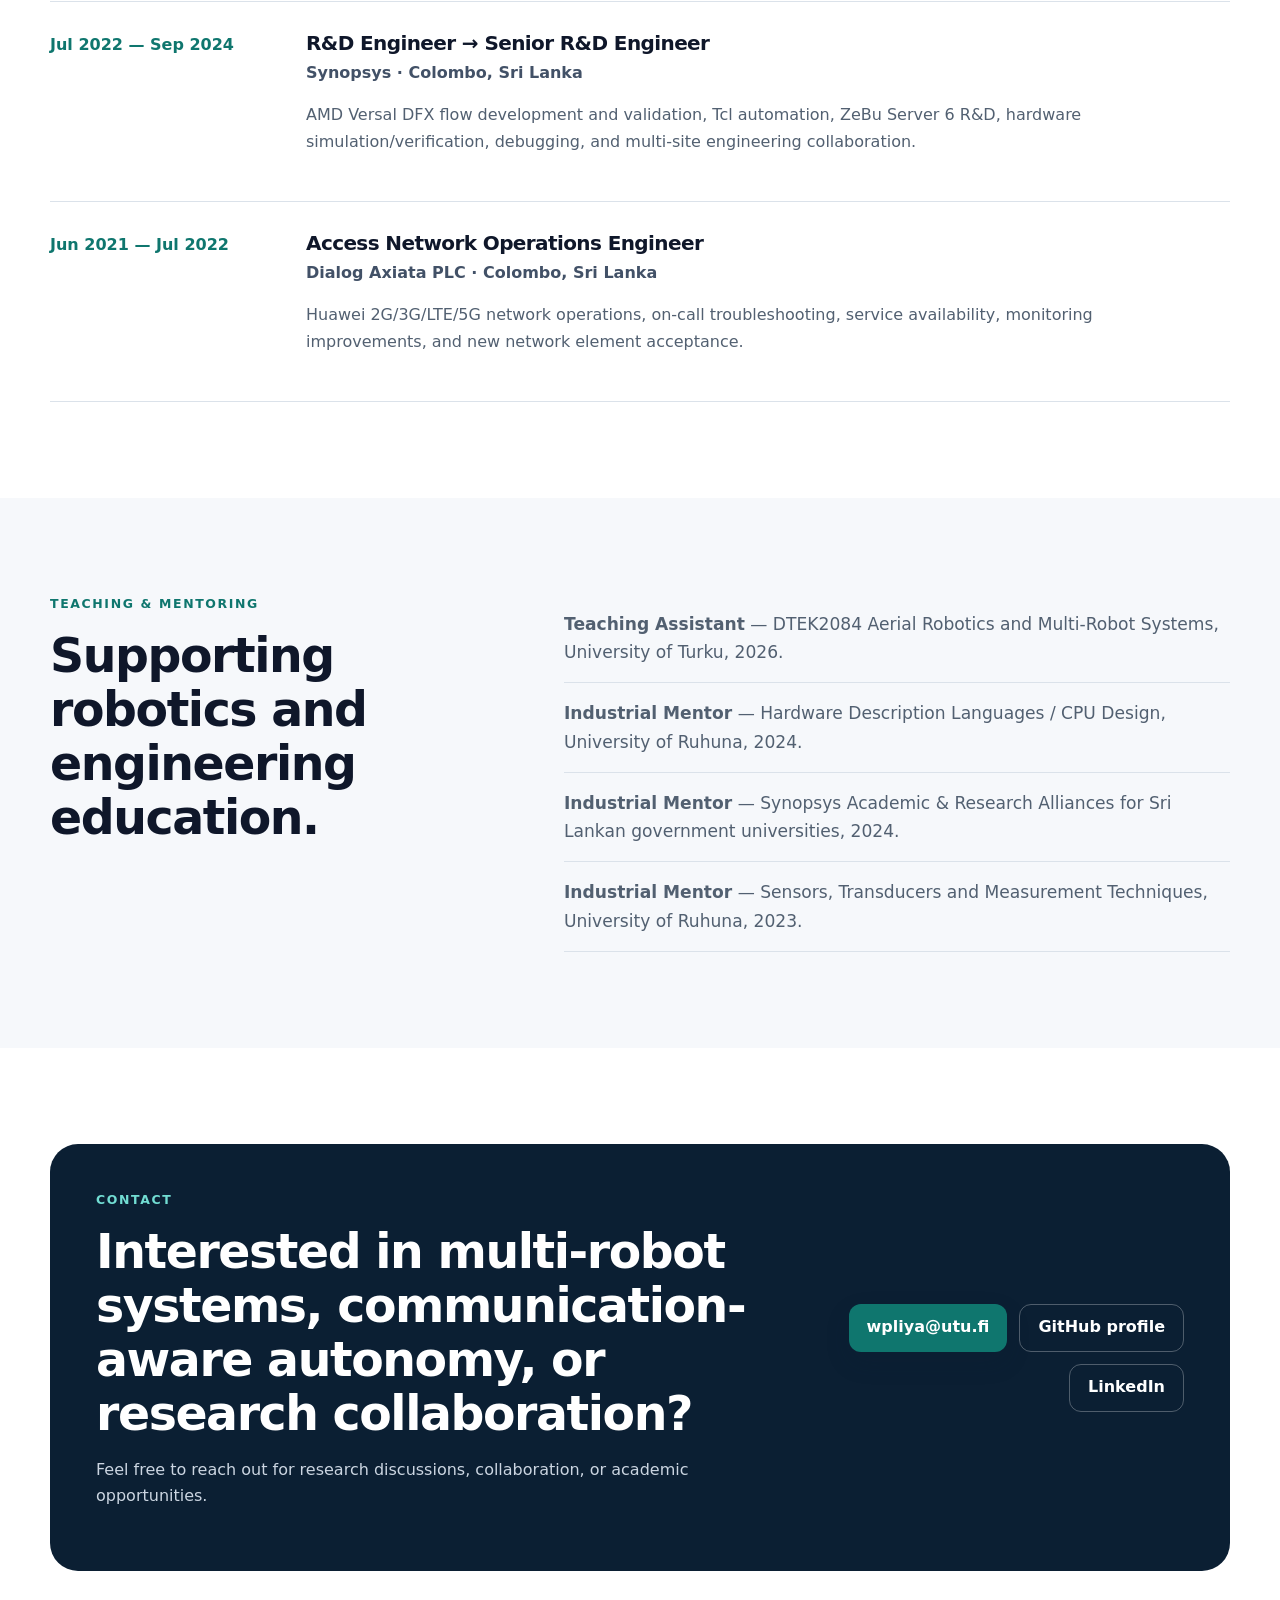
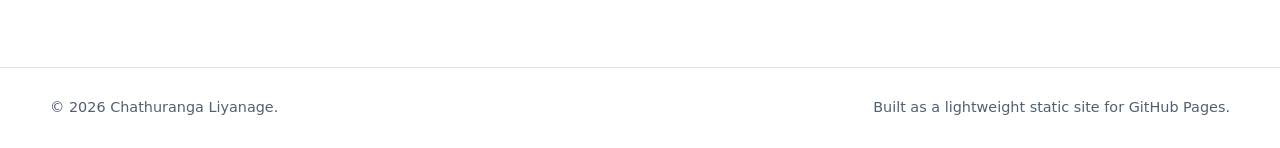
==== commit b45b22f0: "Add education section with academic details Added education section with academic background and tim" ====
--- a/index.html
+++ b/index.html
@@ -28,12 +28,13 @@
       </button>
       <nav id="site-nav" class="site-nav" aria-label="Primary navigation">
         <a href="#about">About</a>
+        <a href="#education">Education</a>
         <a href="#research">Research</a>
         <a href="#publications">Publications</a>
         <a href="#projects">Projects</a>
         <a href="#experience">Experience</a>
         <a href="#contact">Contact</a>
-      </nav>
+    </nav>
     </div>
   </header>
 
@@ -52,6 +53,7 @@
           </div>
           <div class="social-links" aria-label="External profiles">
             <a href="https://github.com/rivimal" target="_blank" rel="noreferrer">GitHub ↗</a>
+            <a href="https://scholar.google.com/citations?user=jxlaRzYAAAAJ&hl=en" target="_blank" rel="noreferrer">Google Scholar ↗</a>
             <a href="https://www.linkedin.com/in/chathuranga-rivimal/" target="_blank" rel="noreferrer">LinkedIn ↗</a>
             <a href="https://orcid.org/0009-0007-3343-3573" target="_blank" rel="noreferrer">ORCID ↗</a>
           </div>
@@ -92,12 +94,64 @@
           <div class="stats" aria-label="Academic highlights">
             <div><strong>5.00/5.0</strong><span>M.Sc. overall grade</span></div>
             <div><strong>2</strong><span>Peer-reviewed publications</span></div>
-            <div><strong>20</strong><span>Public GitHub repositories</span></div>
-          </div>
-        </div>
-      </div>
-    </section>
-
+            <div><strong>Open-source</strong><span>Robotics & research code</span></div>
+          </div>
+        </div>
+      </div>
+    </section>
+
+  <section class="section" id="education">
+  <div class="container">
+    <div class="section-heading">
+      <div>
+        <p class="eyebrow">Education</p>
+        <h2>Academic background</h2>
+      </div>
+      <p>
+        Robotics, autonomous systems, communications, electronics, 
+        and electrical engineering.
+      </p>
+    </div>
+
+    <div class="timeline">
+
+      <div class="timeline-item">
+        <div class="timeline-date">2024 — 2026</div>
+        <div>
+          <h3>M.Sc. (Tech.) in Information and Communication Technology</h3>
+          <p class="role-org">
+            University of Turku · Finland
+          </p>
+          <p>
+            Major in Robotics and Autonomous Systems with a minor in 
+            Machine Learning. Overall grade: 5.00/5.00.
+          </p>
+          <p>
+            <strong>Master's thesis:</strong> Scalable Wi-Fi Mesh Architectures 
+            for Robust Multi-Robot Communication in Riverine Monitoring.
+          </p>
+        </div>
+      </div>
+
+      <div class="timeline-item">
+        <div class="timeline-date">2016 — 2021</div>
+        <div>
+          <h3>B.Sc. Engineering (Honours)</h3>
+          <p class="role-org">
+            University of Ruhuna · Sri Lanka
+          </p>
+          <p>
+            Electrical and Information Engineering. GPA: 3.64/4.00, 
+            Second Class Upper Division.
+          </p>
+        </div>
+      </div>
+
+    </div>
+  </div>
+</section>
+    
+    
     <section class="section alt" id="research">
       <div class="container">
         <div class="section-heading">
@@ -135,11 +189,22 @@
         <div class="section-heading">
           <div>
             <p class="eyebrow">Publications</p>
-            <h2>Selected peer-reviewed work</h2>
+            <h2>Selected work</h2>
           </div>
           <p>Communication systems, networked robotics, and wave-domain analysis.</p>
         </div>
         <div class="publication-list">
+            <article class="publication">
+            <div class="pub-year">2026</div>
+            <div>
+              <h3>Design and Experimental Evaluation of Wi-Fi Mesh Architectures for Robust Multi-Robot Communication in Riverine Monitoring</h3>
+              <p><strong>C. R. Liyanage</strong>, W. S. Atman, and T. Westerlund</p>
+              <p class="muted"> utupub, 2026.</p>
+              <a class="text-link" href="https://urn.fi/URN:NBN:fi-fe2026061671973" target="_blank" rel="noreferrer">DOI ↗</a>
+            </div>
+            <span class="pub-type">Thesis</span>
+          </article>
+          
           <article class="publication">
             <div class="pub-year">2026</div>
             <div>
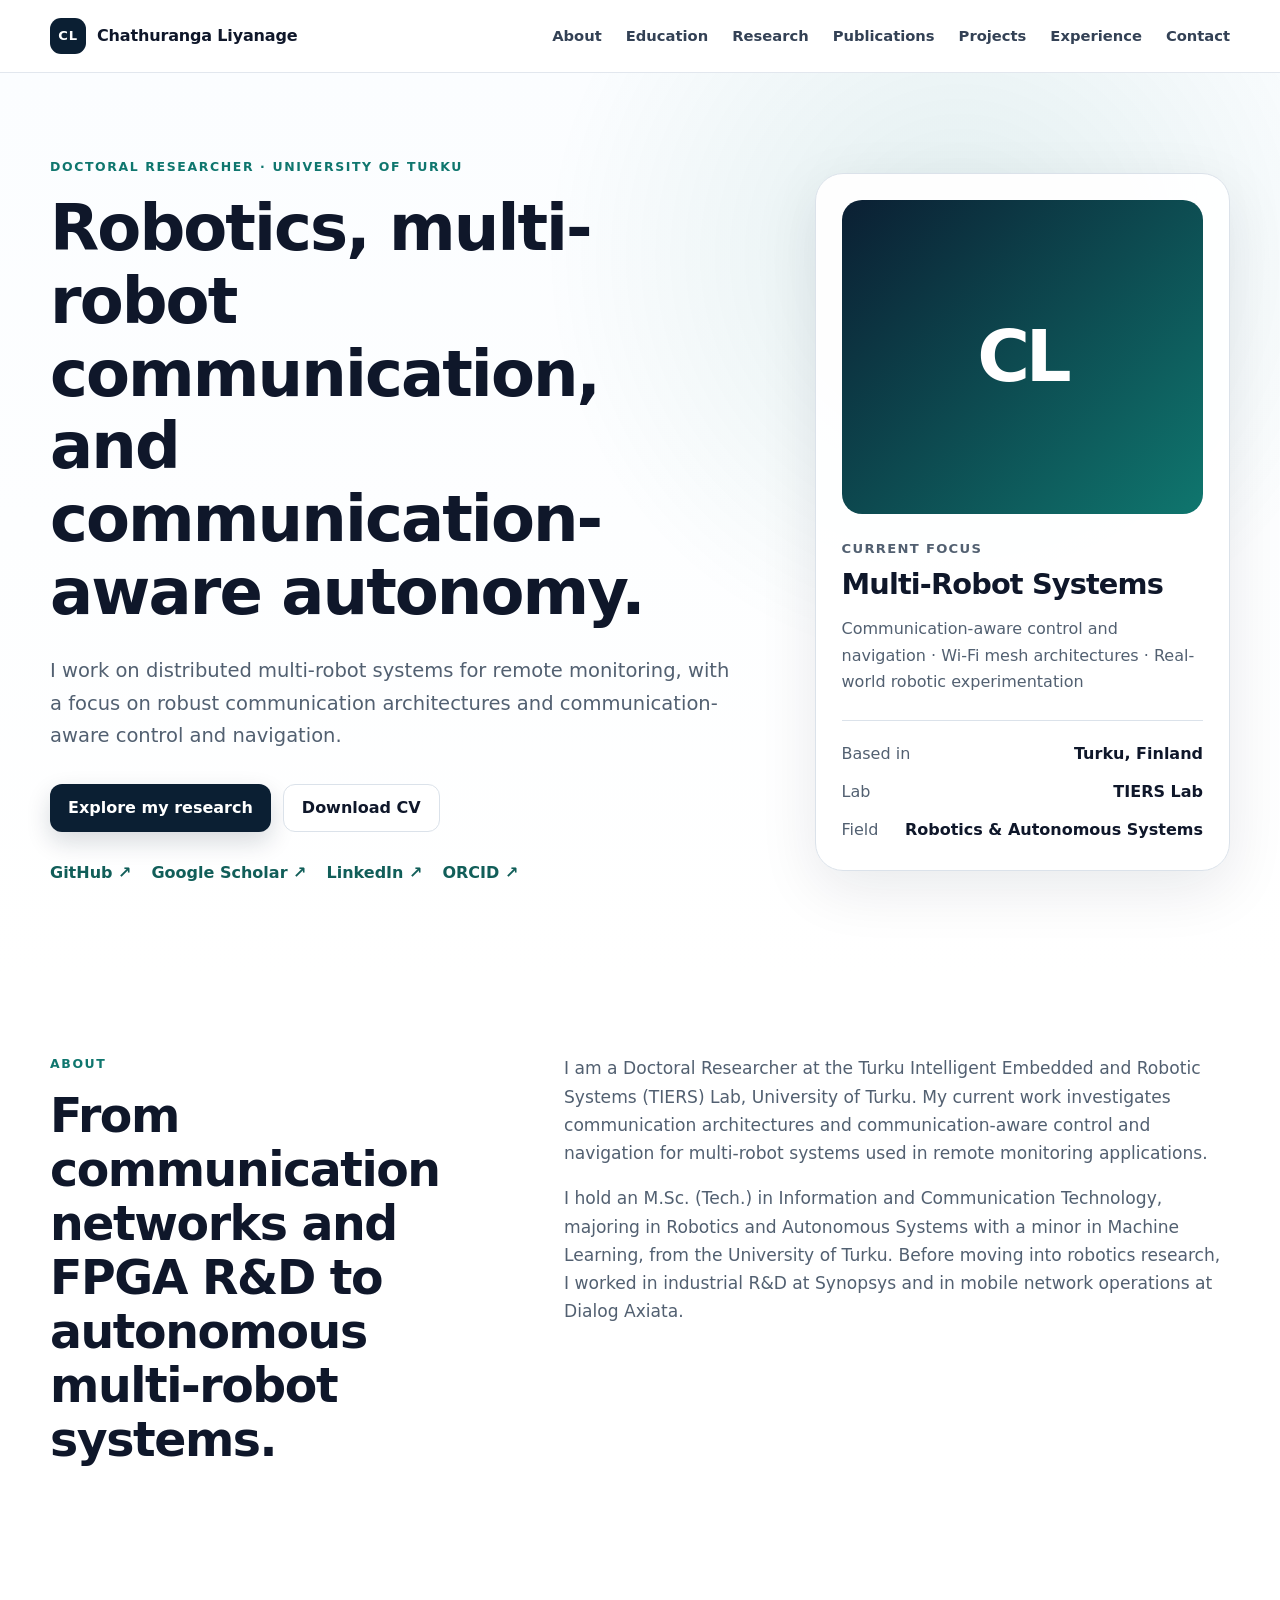
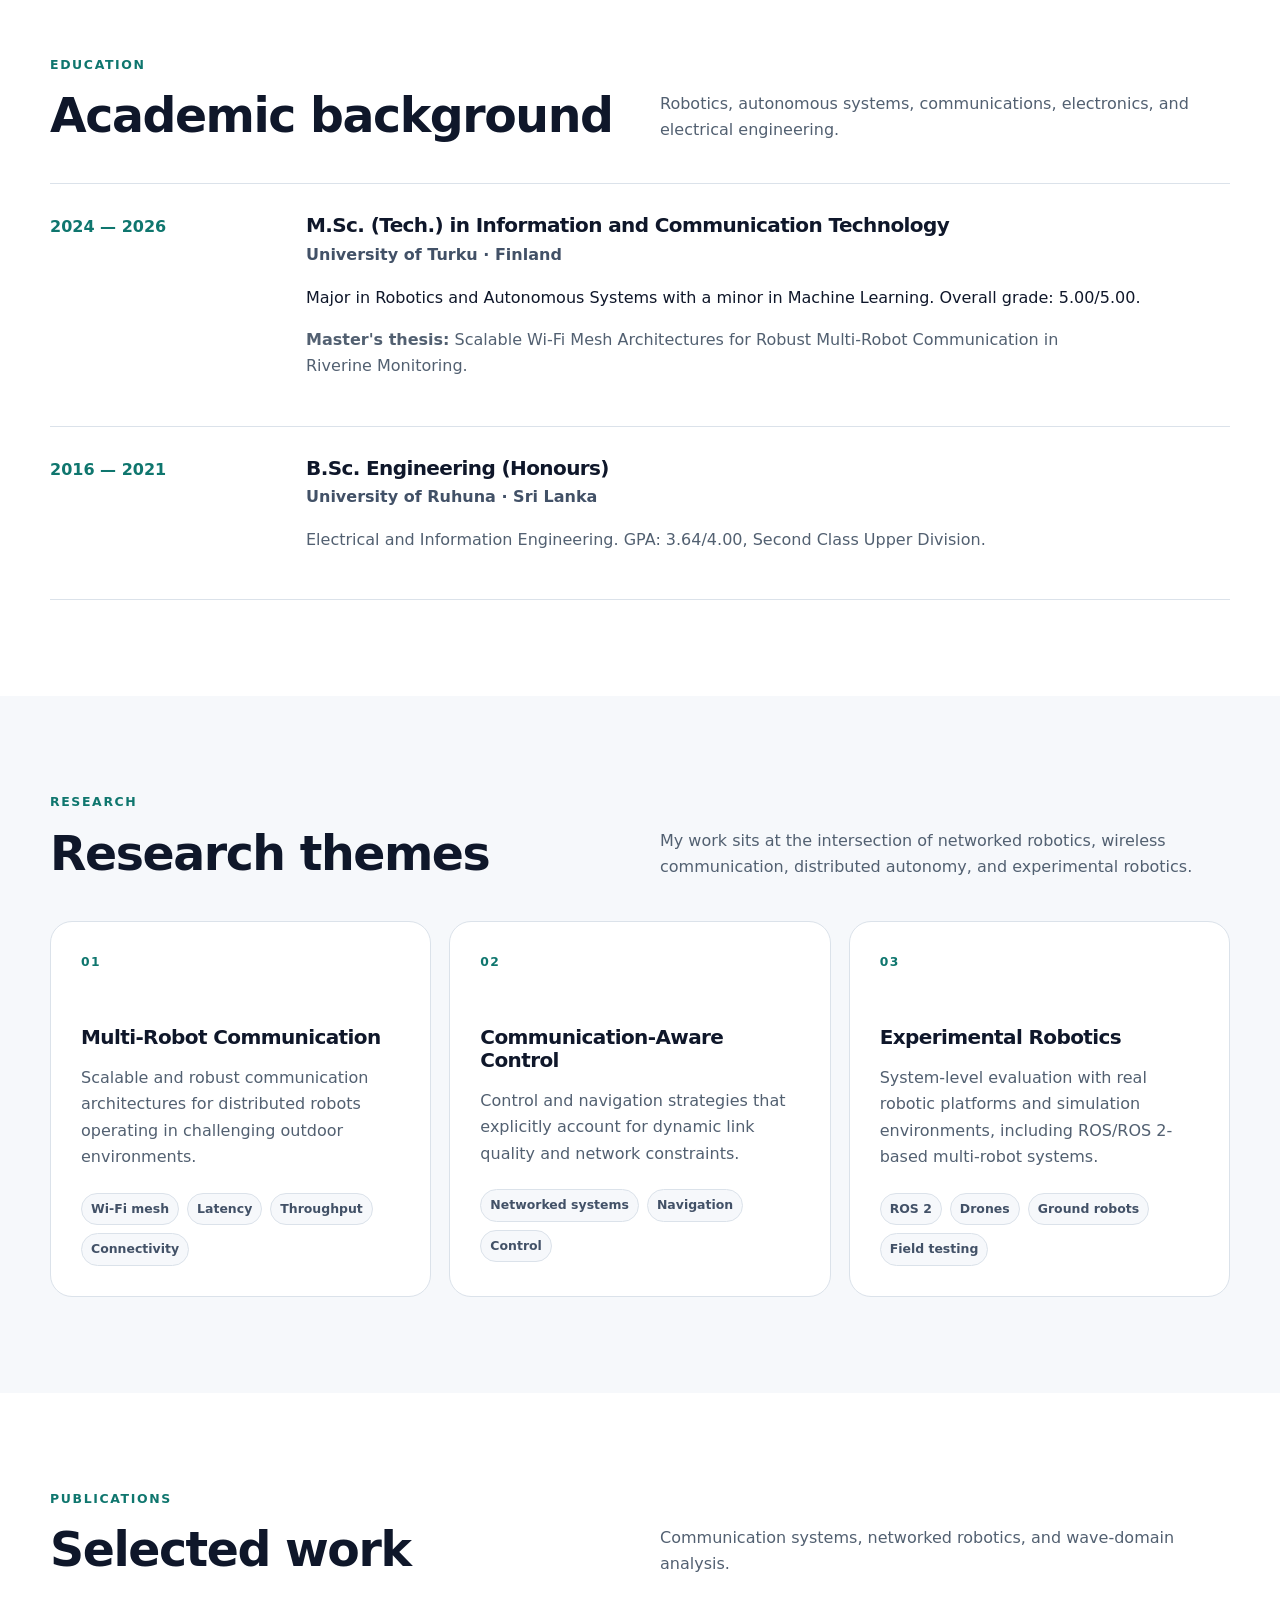
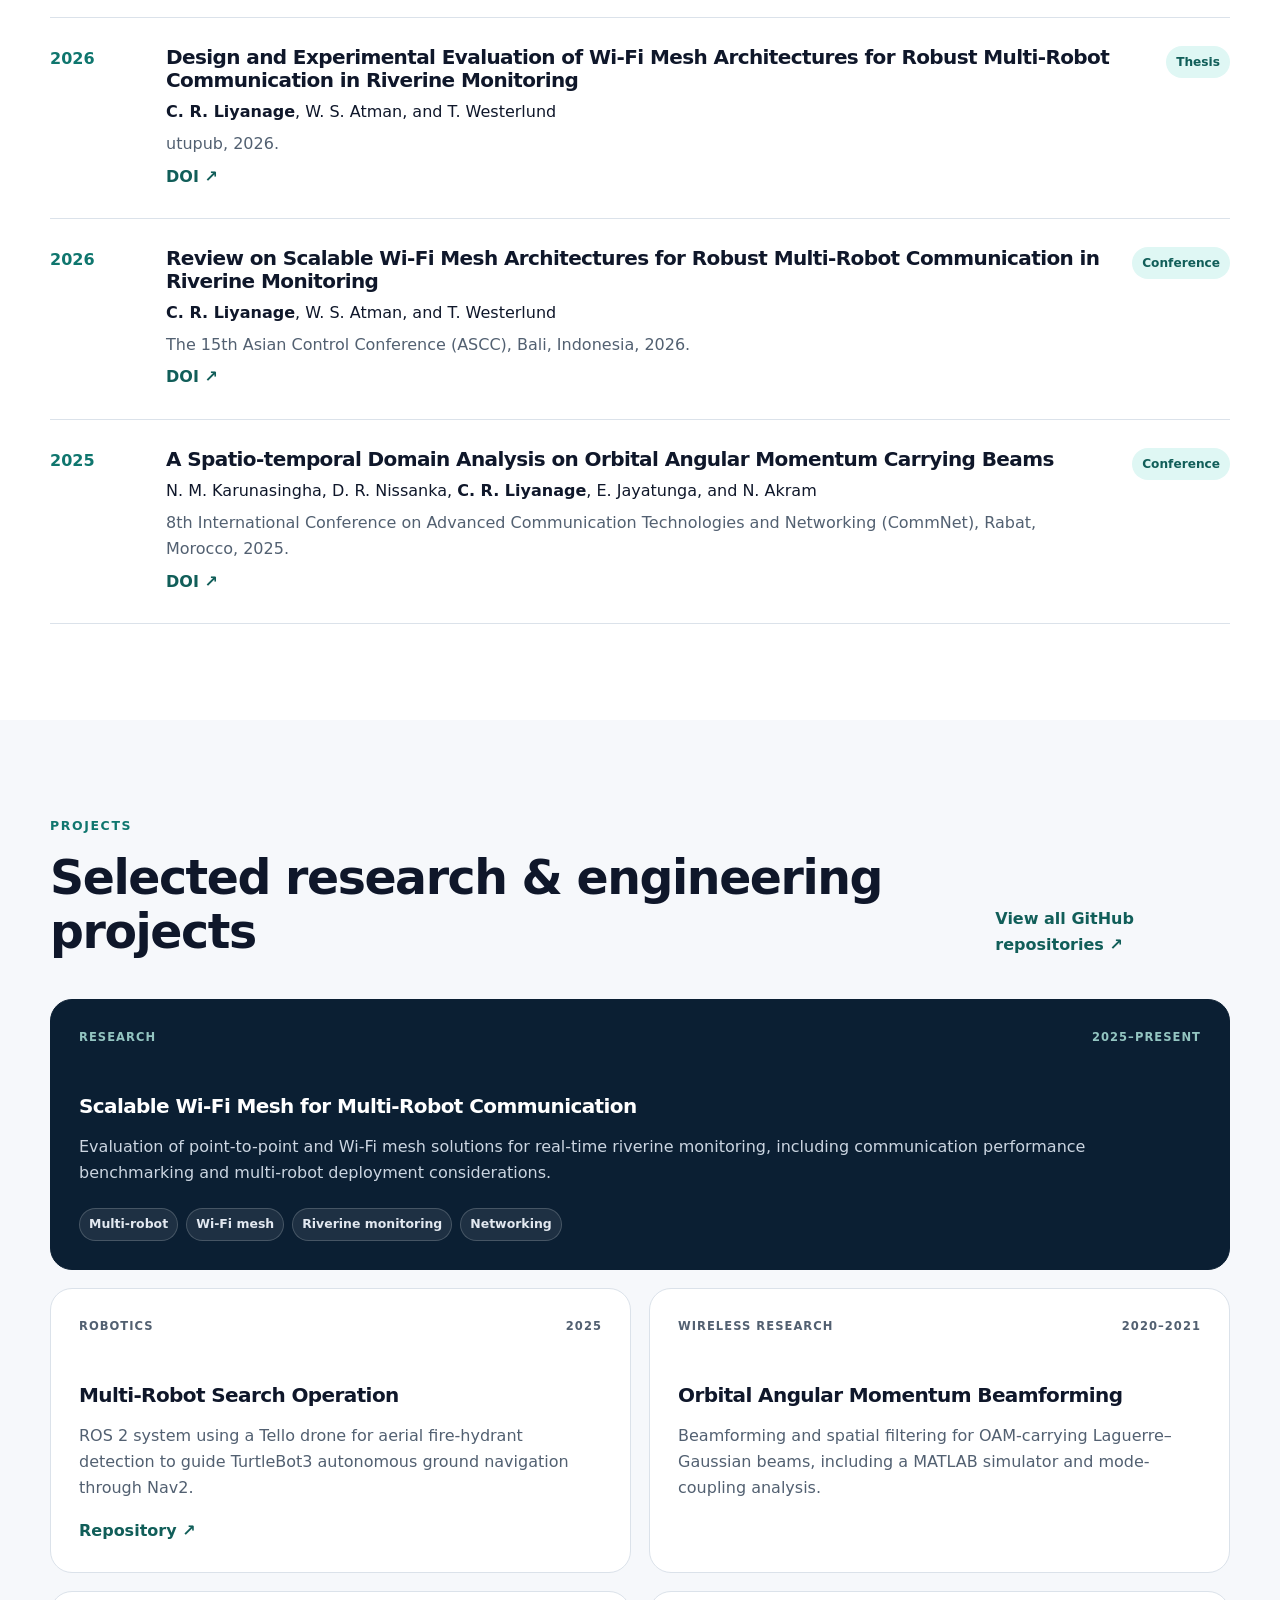
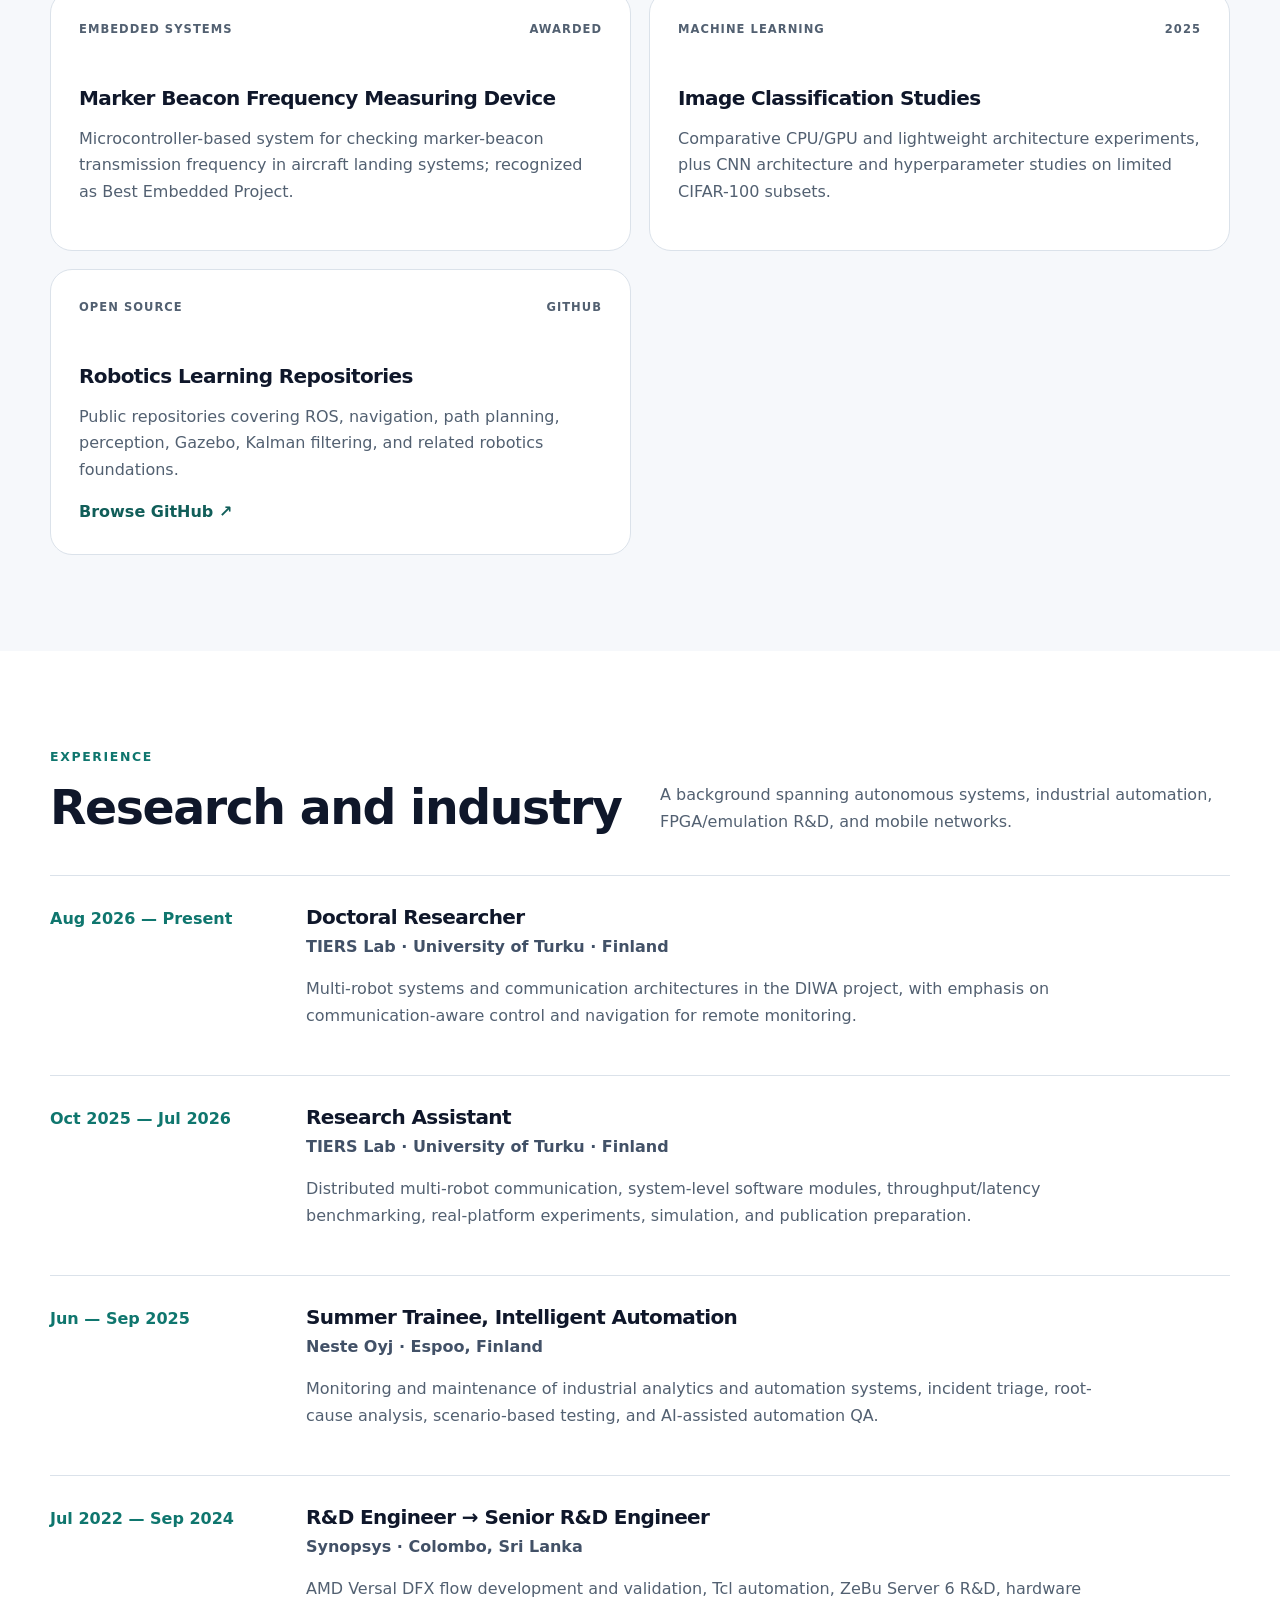
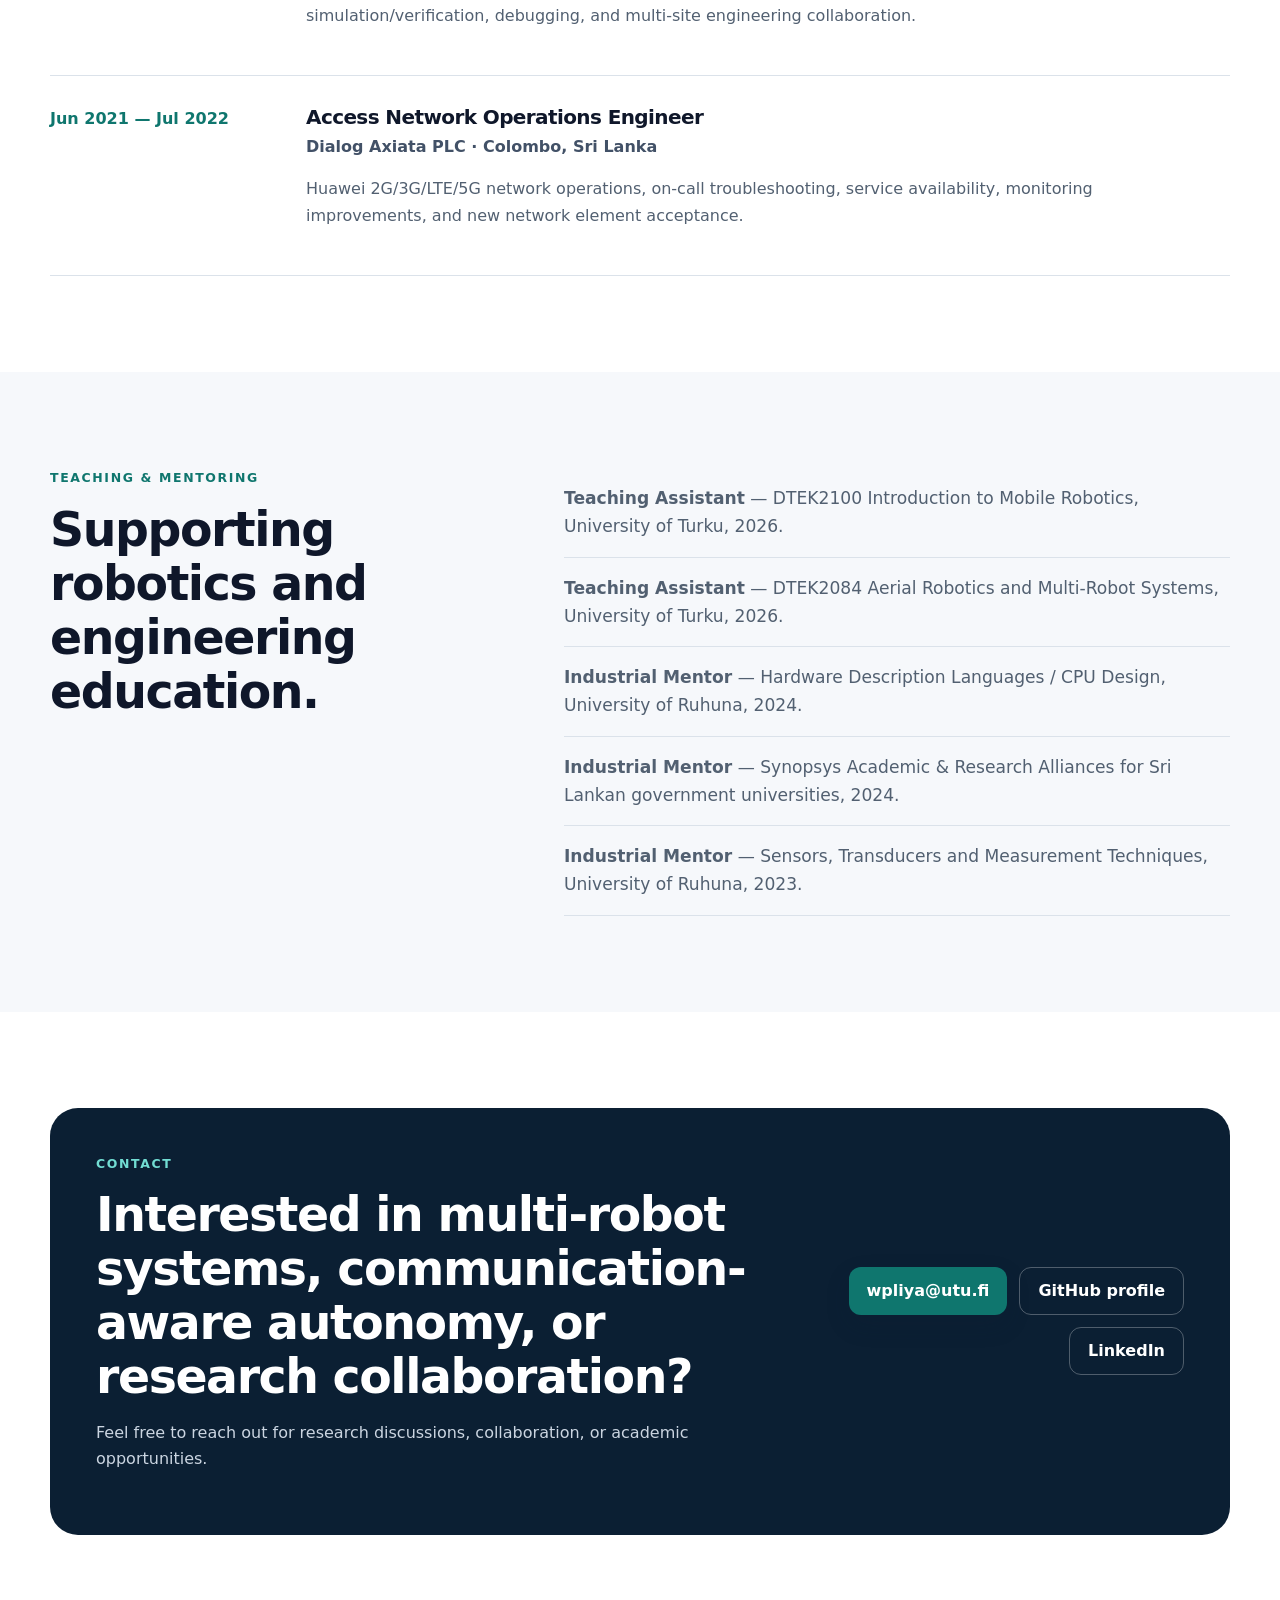
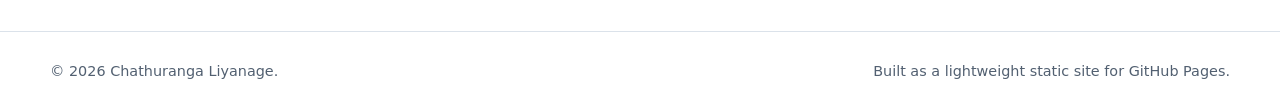
==== commit af5671a7: "Remove academic highlights and update publication title" ====
--- a/index.html
+++ b/index.html
@@ -91,11 +91,6 @@
           <p>
             I hold an M.Sc. (Tech.) in Information and Communication Technology, majoring in Robotics and Autonomous Systems with a minor in Machine Learning, from the University of Turku. Before moving into robotics research, I worked in industrial R&D at Synopsys and in mobile network operations at Dialog Axiata.
           </p>
-          <div class="stats" aria-label="Academic highlights">
-            <div><strong>5.00/5.0</strong><span>M.Sc. overall grade</span></div>
-            <div><strong>2</strong><span>Peer-reviewed publications</span></div>
-            <div><strong>Open-source</strong><span>Robotics & research code</span></div>
-          </div>
         </div>
       </div>
     </section>
@@ -208,9 +203,10 @@
           <article class="publication">
             <div class="pub-year">2026</div>
             <div>
-              <h3>Scalable Wi-Fi mesh for multi-robot communication</h3>
+              <h3>Review on Scalable Wi-Fi Mesh Architectures for Robust Multi-Robot Communication in Riverine Monitoring</h3>
               <p><strong>C. R. Liyanage</strong>, W. S. Atman, and T. Westerlund</p>
               <p class="muted">The 15th Asian Control Conference (ASCC), Bali, Indonesia, 2026.</p>
+              <a class="text-link" href="https://doi.org/10.1109/ASCC70886.2026.11702177" target="_blank" rel="noreferrer">DOI ↗</a>
             </div>
             <span class="pub-type">Conference</span>
           </article>
@@ -336,6 +332,7 @@
           <h2>Supporting robotics and engineering education.</h2>
         </div>
         <div class="prose list-prose">
+          <p><strong>Teaching Assistant</strong> — DTEK2100 Introduction to Mobile Robotics, University of Turku, 2026.</p>
           <p><strong>Teaching Assistant</strong> — DTEK2084 Aerial Robotics and Multi-Robot Systems, University of Turku, 2026.</p>
           <p><strong>Industrial Mentor</strong> — Hardware Description Languages / CPU Design, University of Ruhuna, 2024.</p>
           <p><strong>Industrial Mentor</strong> — Synopsys Academic & Research Alliances for Sri Lankan government universities, 2024.</p>
--- a/assets/css/styles.css
+++ b/assets/css/styles.css
@@ -110,7 +110,7 @@
   color: var(--accent);
 }
 h1, h2, h3 { line-height: 1.14; margin-top: 0; letter-spacing: -.03em; }
-h1 { font-size: clamp(2.8rem, 6vw, 5.4rem); margin-bottom: 26px; max-width: 980px; }
+h1 { font-size: clamp(2.7rem, 5vw, 4.6rem); margin-bottom: 26px; max-width: 900px; }
 h2 { font-size: clamp(2rem, 3.7vw, 3.2rem); margin-bottom: 20px; }
 h3 { font-size: 1.25rem; margin-bottom: 12px; }
 .lead { font-size: 1.22rem; color: var(--muted); max-width: 760px; margin: 0 0 32px; }
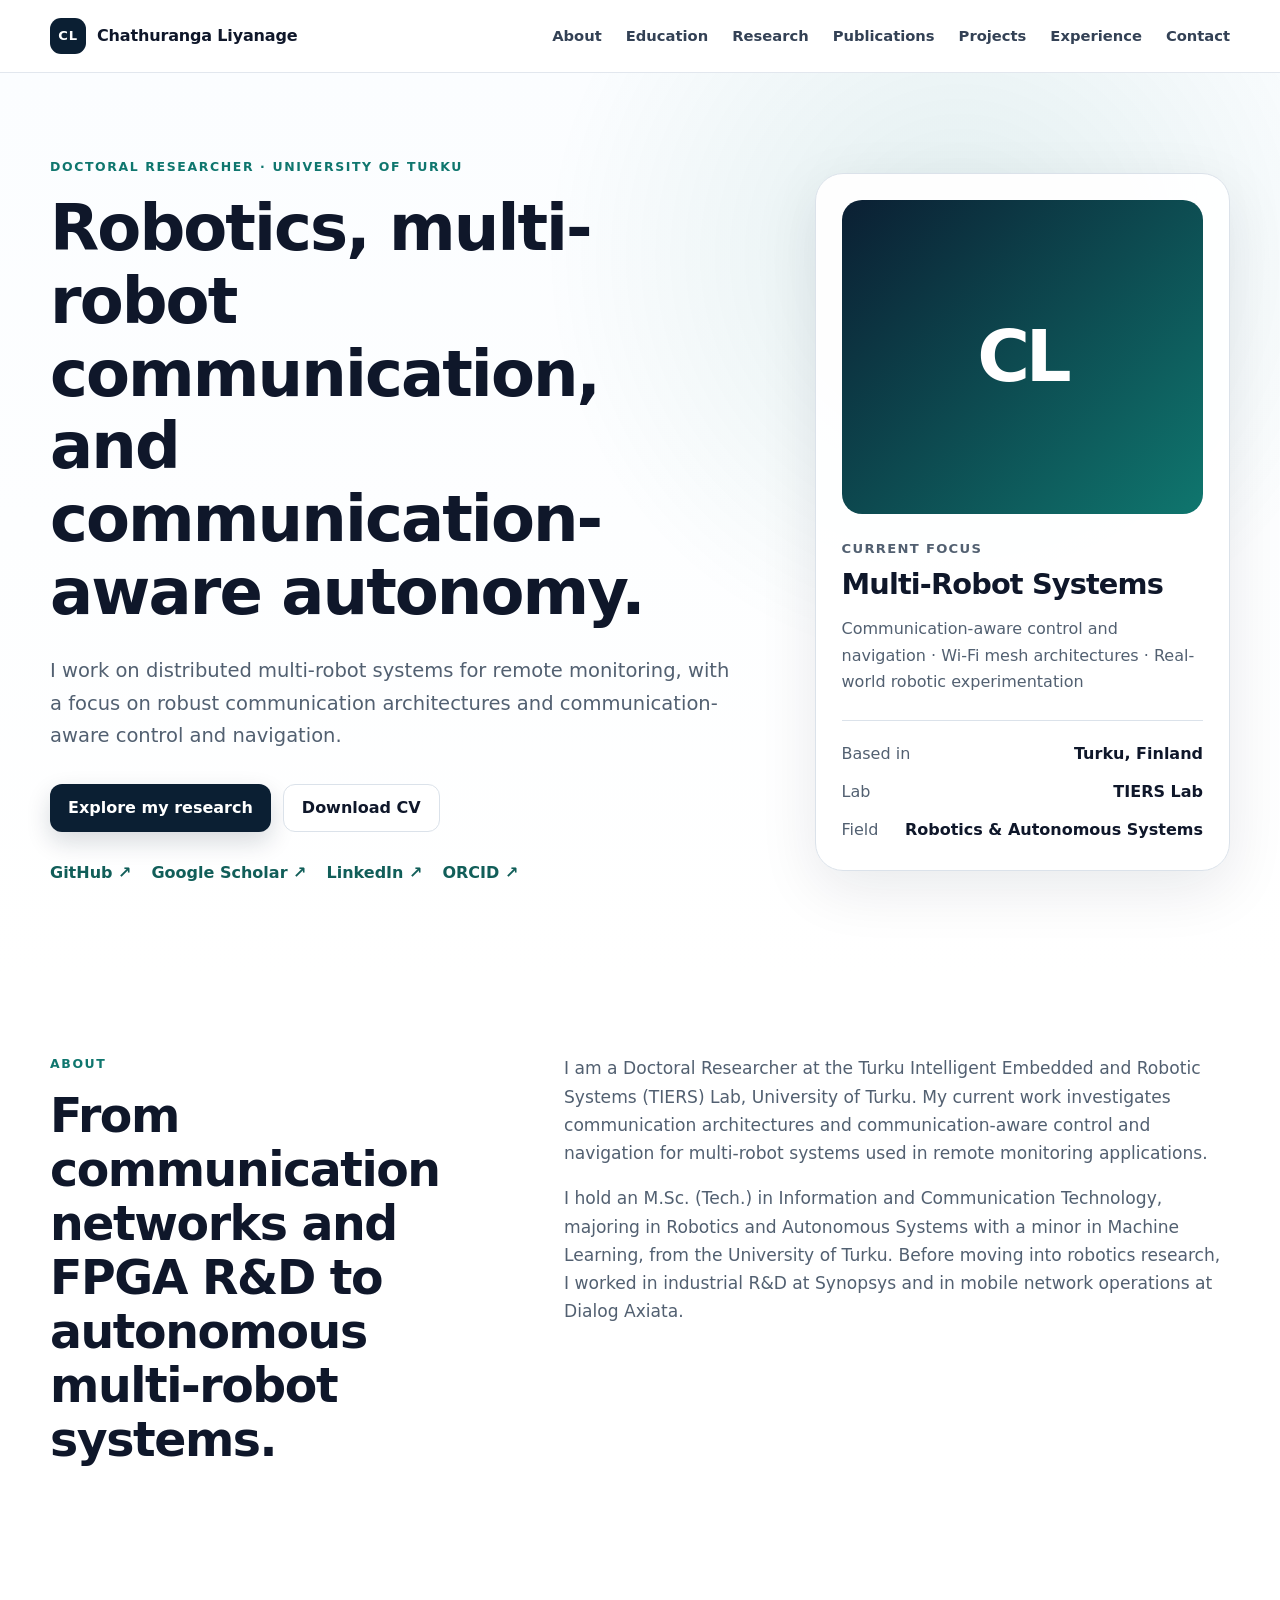
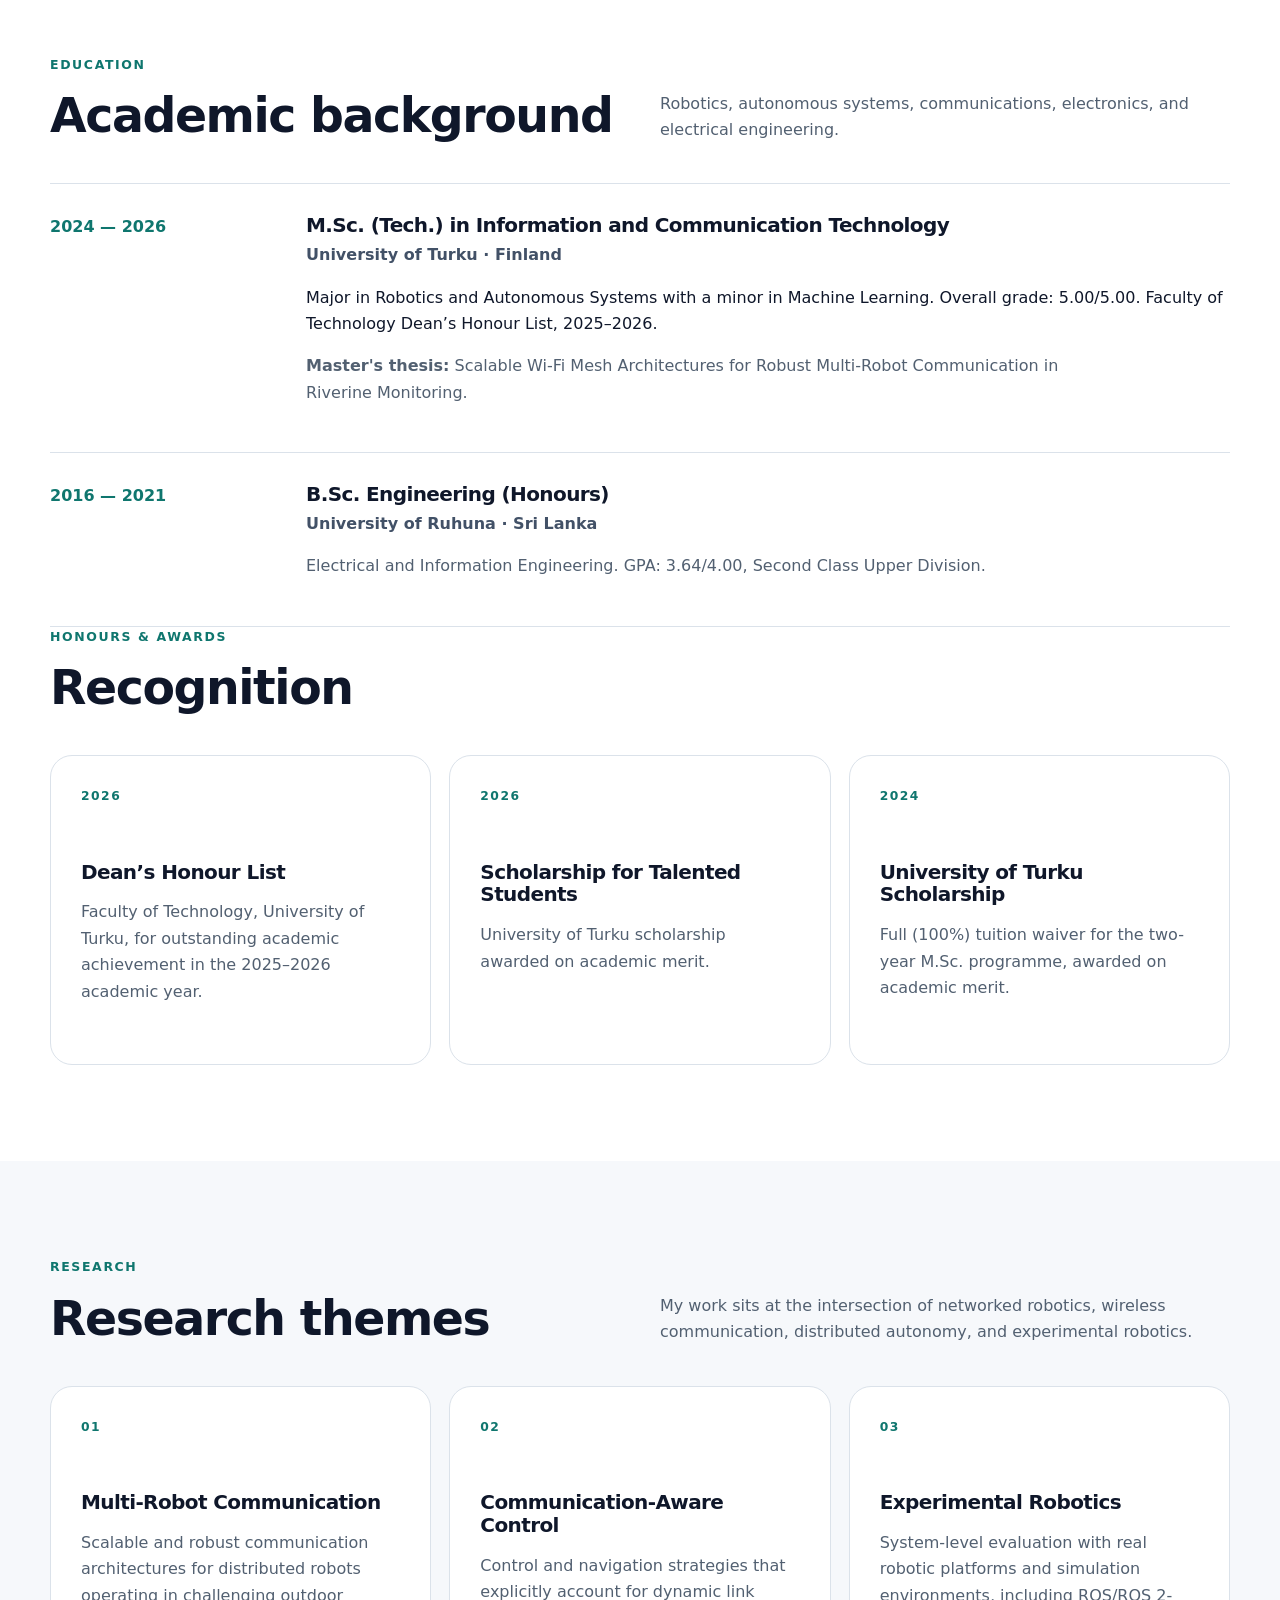
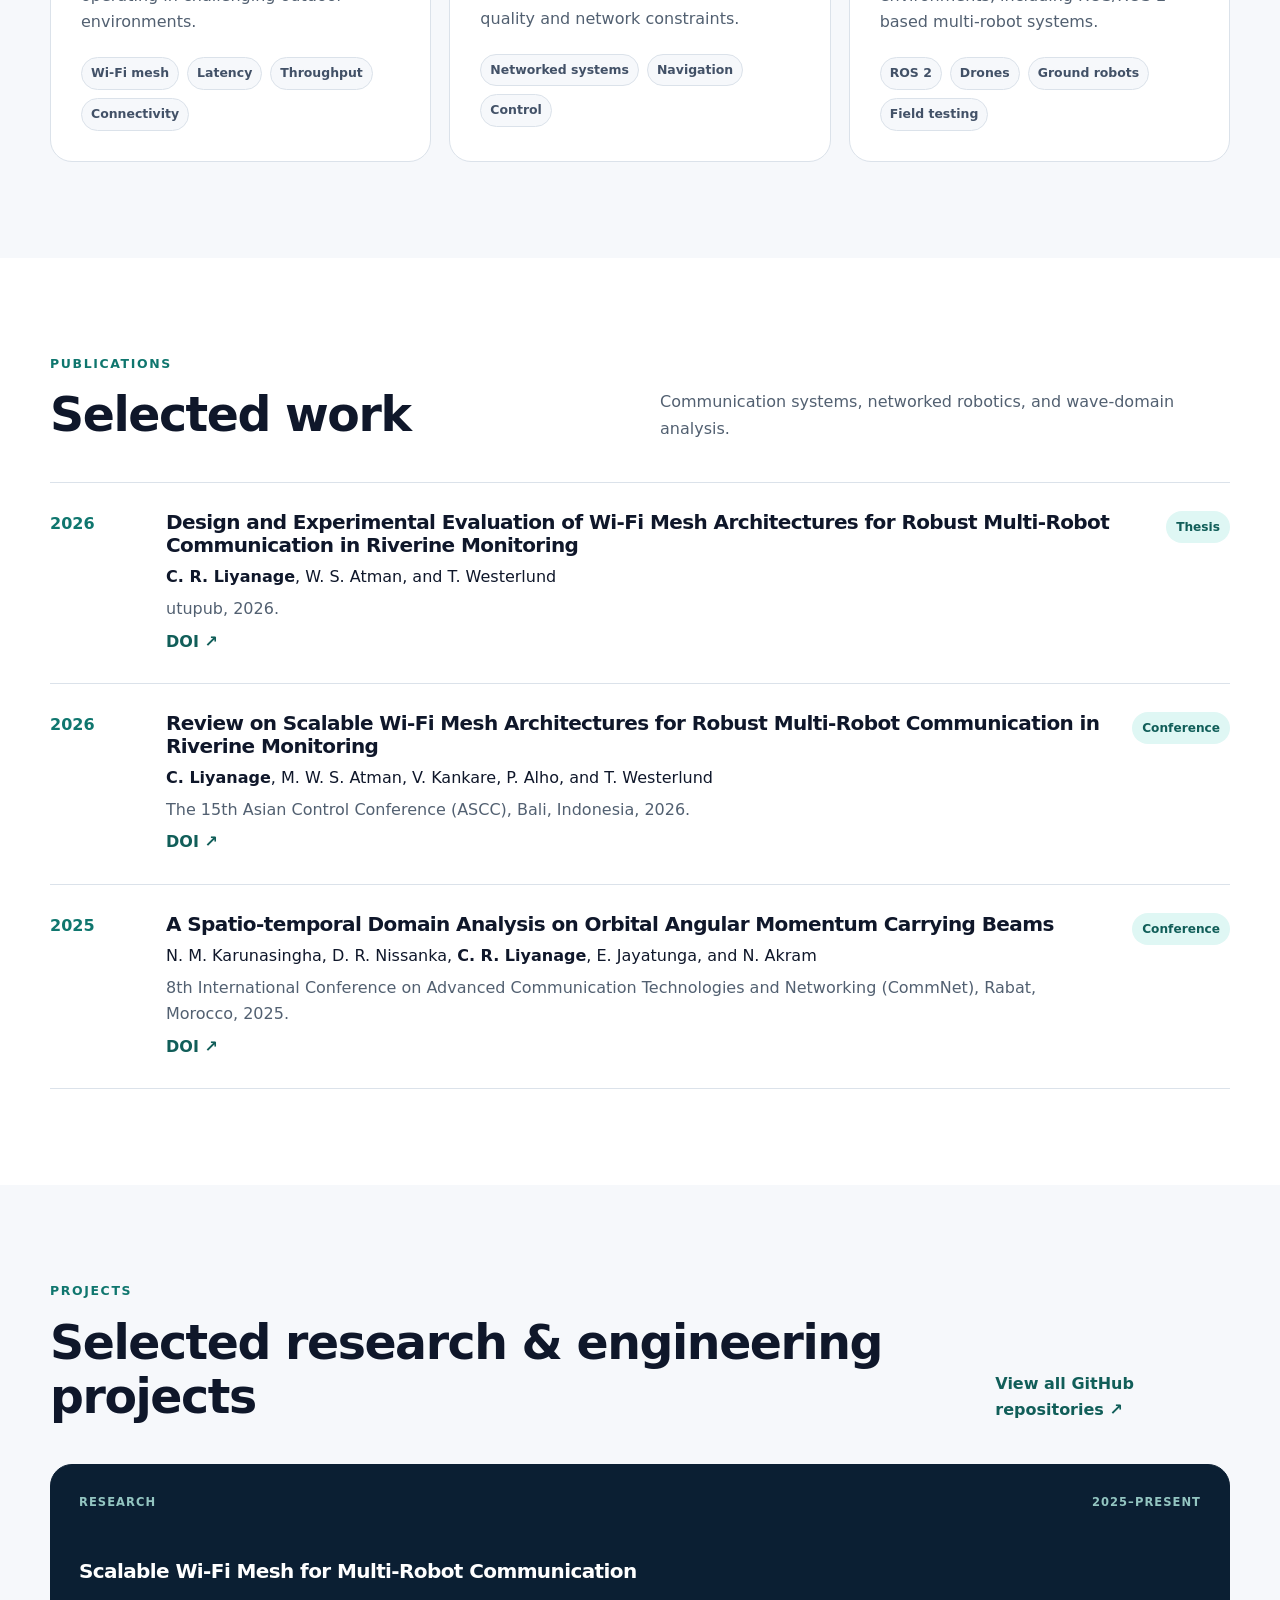
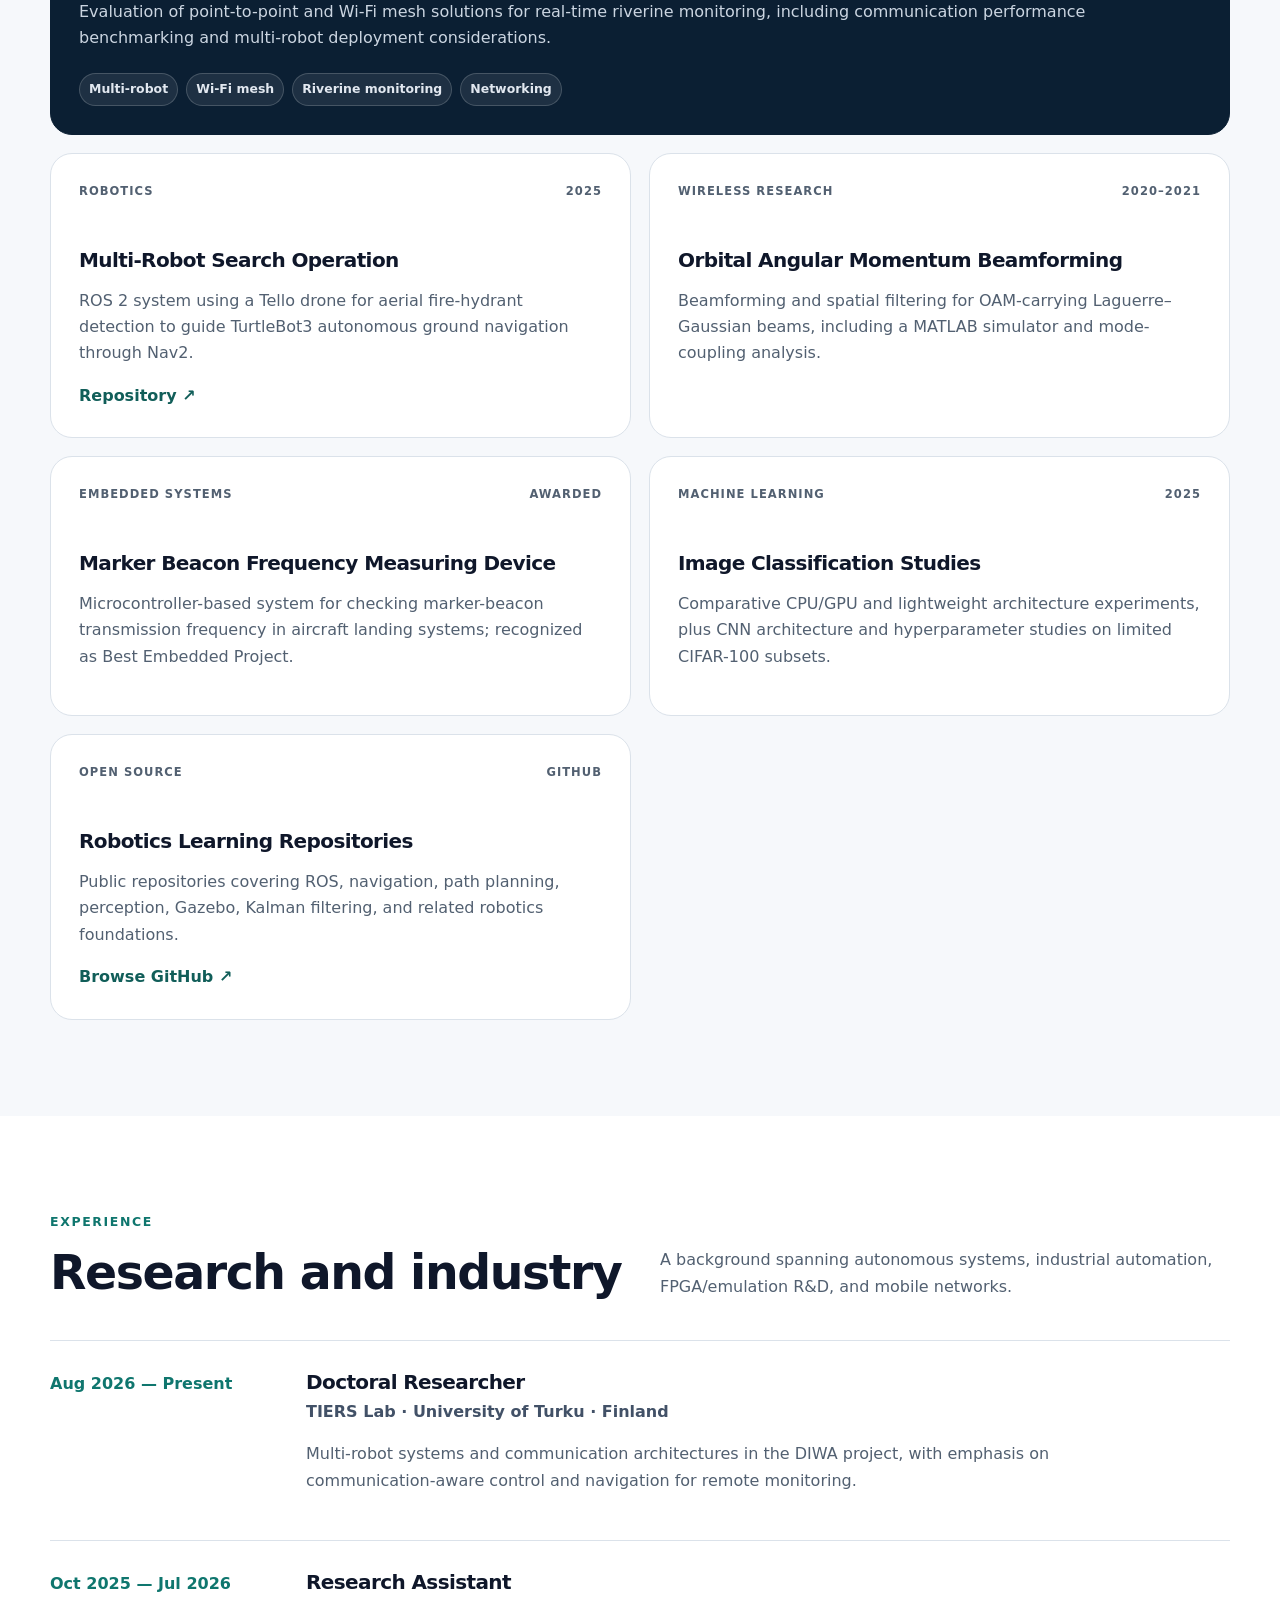
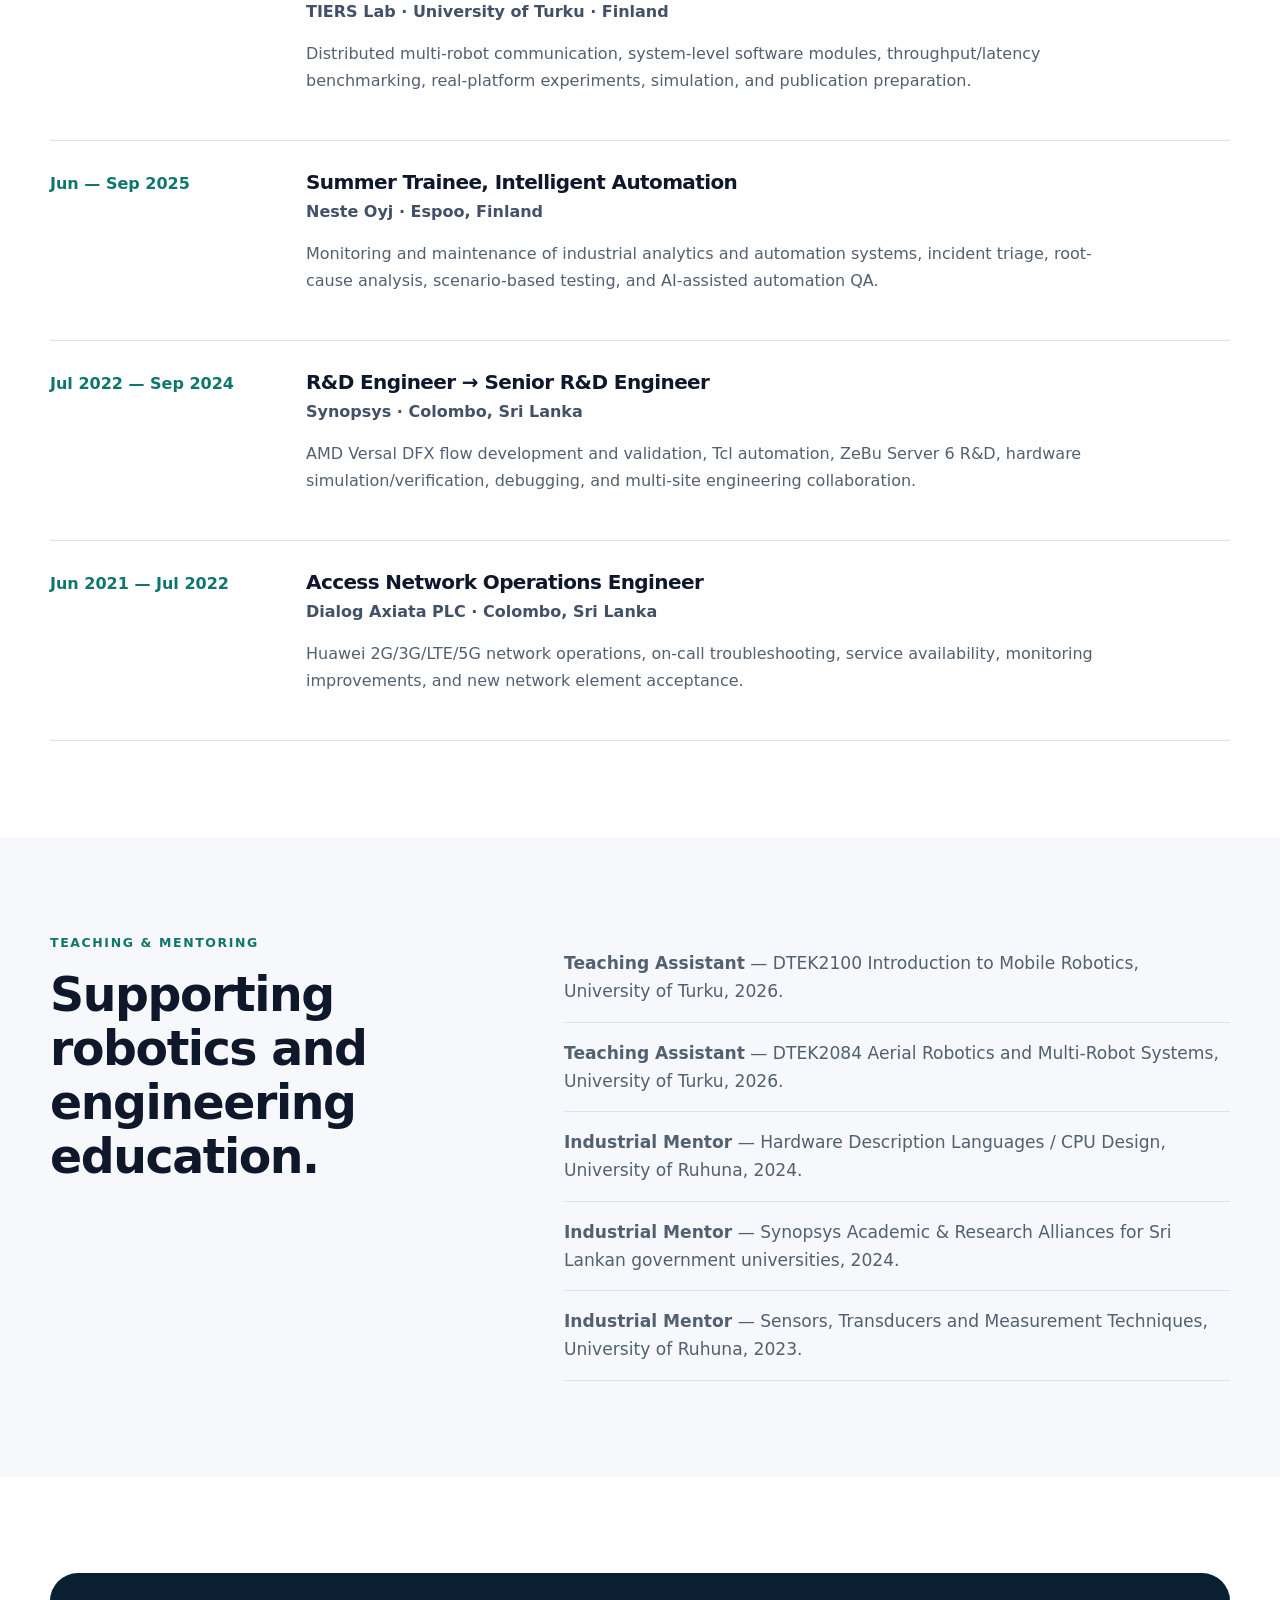
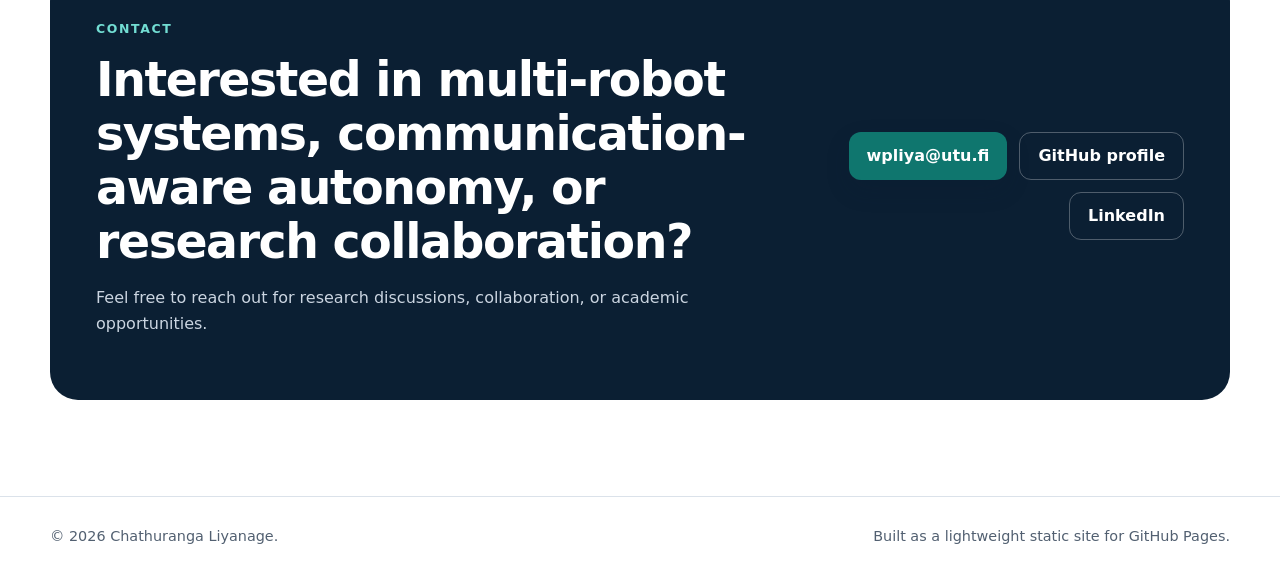
==== commit 66257a0b: "Add Dean's Honour List and awards; fix ASCC author list" ====
--- a/index.html
+++ b/index.html
@@ -2,6 +2,7 @@
 <html lang="en">
 <head>
   <meta charset="utf-8" />
+  <meta name="google-site-verification" content="86fM5xs67WRqQzr_-TtXpAiYyvHlhZ9qcOyYrrI0ifA" />
   <meta name="viewport" content="width=device-width, initial-scale=1" />
   <meta name="description" content="Chathuranga Liyanage — Doctoral Researcher in multi-robot systems, communication-aware control, robotics, and autonomous systems at the University of Turku." />
   <meta name="author" content="Chathuranga Liyanage" />
@@ -119,7 +120,8 @@
           </p>
           <p>
             Major in Robotics and Autonomous Systems with a minor in 
-            Machine Learning. Overall grade: 5.00/5.00.
+            Machine Learning. Overall grade: 5.00/5.00. Faculty of Technology
+            Dean’s Honour List, 2025–2026.
           </p>
           <p>
             <strong>Master's thesis:</strong> Scalable Wi-Fi Mesh Architectures 
@@ -142,6 +144,30 @@
         </div>
       </div>
 
+    </div>
+
+    <div class="section-heading awards-heading" id="awards">
+      <div>
+        <p class="eyebrow">Honours &amp; awards</p>
+        <h2>Recognition</h2>
+      </div>
+    </div>
+    <div class="card-grid three">
+      <article class="card">
+        <span class="card-number">2026</span>
+        <h3>Dean’s Honour List</h3>
+        <p>Faculty of Technology, University of Turku, for outstanding academic achievement in the 2025–2026 academic year.</p>
+      </article>
+      <article class="card">
+        <span class="card-number">2026</span>
+        <h3>Scholarship for Talented Students</h3>
+        <p>University of Turku scholarship awarded on academic merit.</p>
+      </article>
+      <article class="card">
+        <span class="card-number">2024</span>
+        <h3>University of Turku Scholarship</h3>
+        <p>Full (100%) tuition waiver for the two-year M.Sc. programme, awarded on academic merit.</p>
+      </article>
     </div>
   </div>
 </section>
@@ -204,7 +230,7 @@
             <div class="pub-year">2026</div>
             <div>
               <h3>Review on Scalable Wi-Fi Mesh Architectures for Robust Multi-Robot Communication in Riverine Monitoring</h3>
-              <p><strong>C. R. Liyanage</strong>, W. S. Atman, and T. Westerlund</p>
+              <p><strong>C. Liyanage</strong>, M. W. S. Atman, V. Kankare, P. Alho, and T. Westerlund</p>
               <p class="muted">The 15th Asian Control Conference (ASCC), Bali, Indonesia, 2026.</p>
               <a class="text-link" href="https://doi.org/10.1109/ASCC70886.2026.11702177" target="_blank" rel="noreferrer">DOI ↗</a>
             </div>
